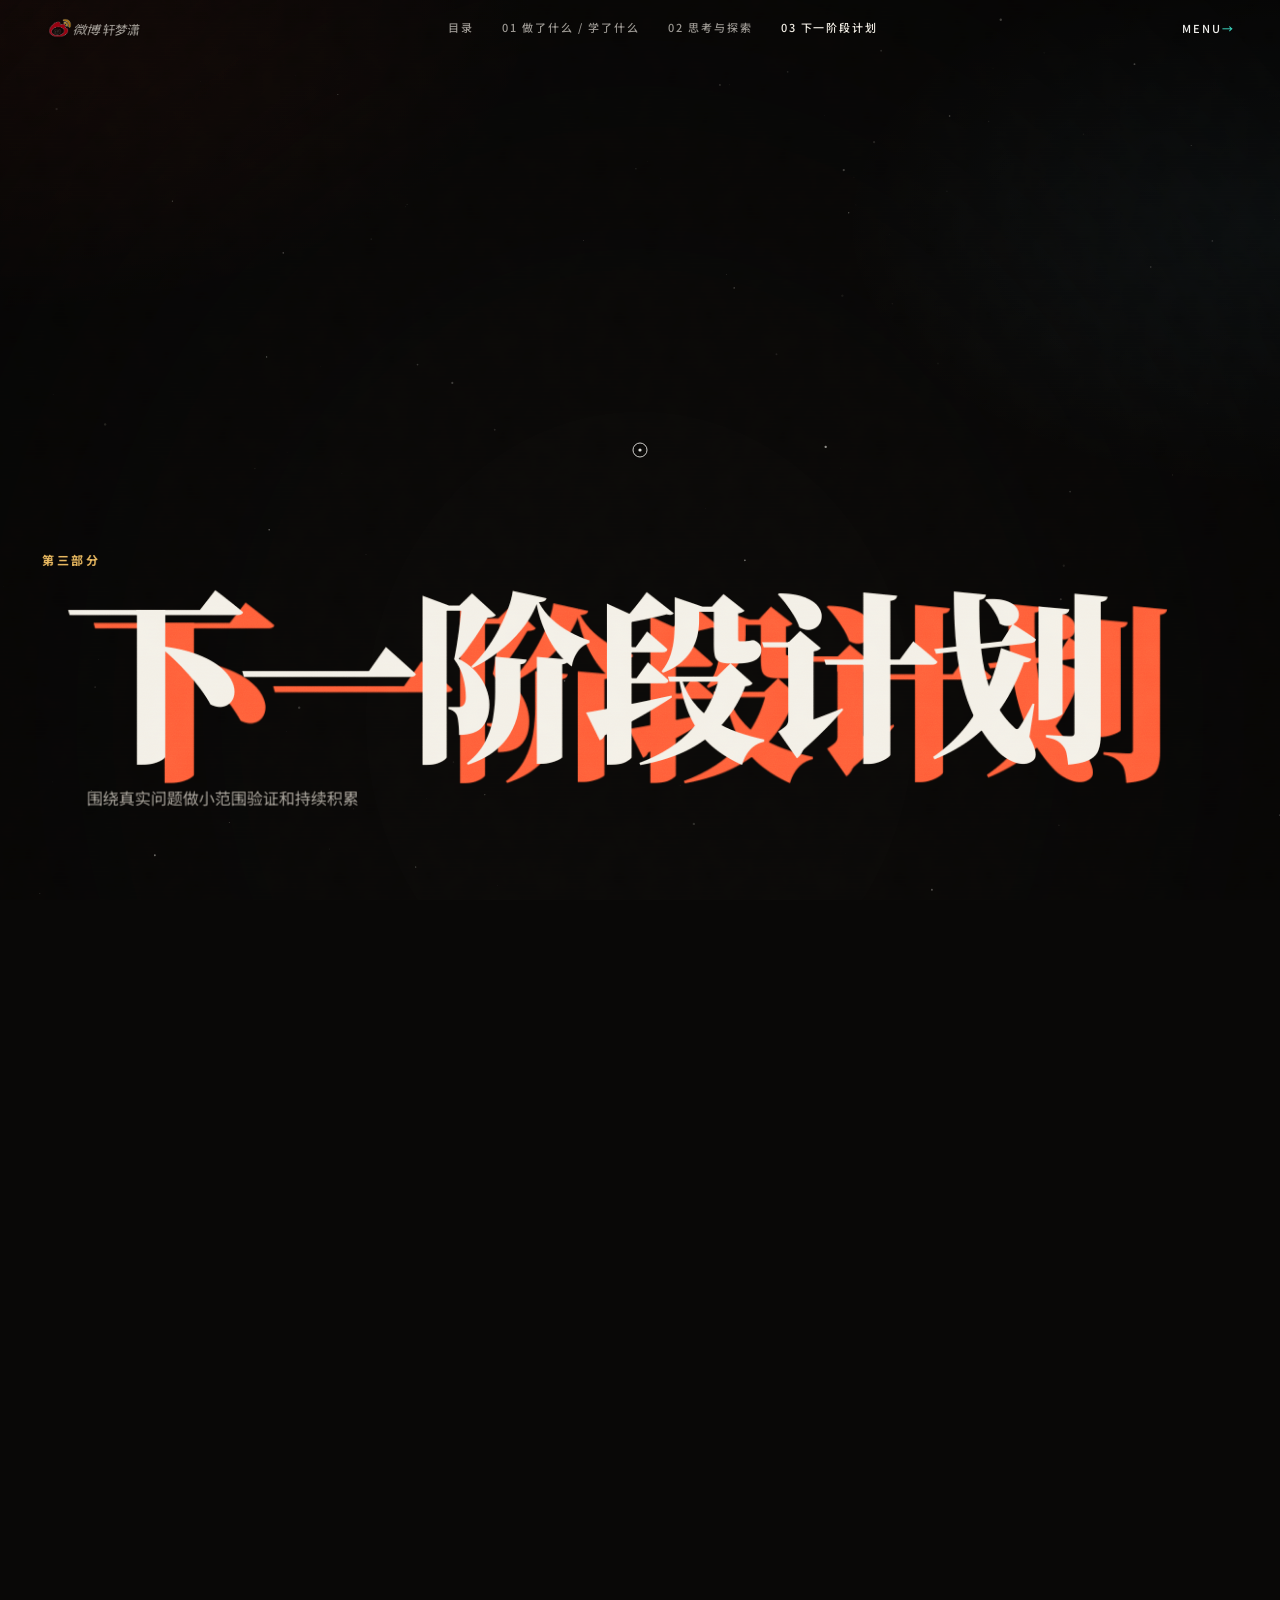
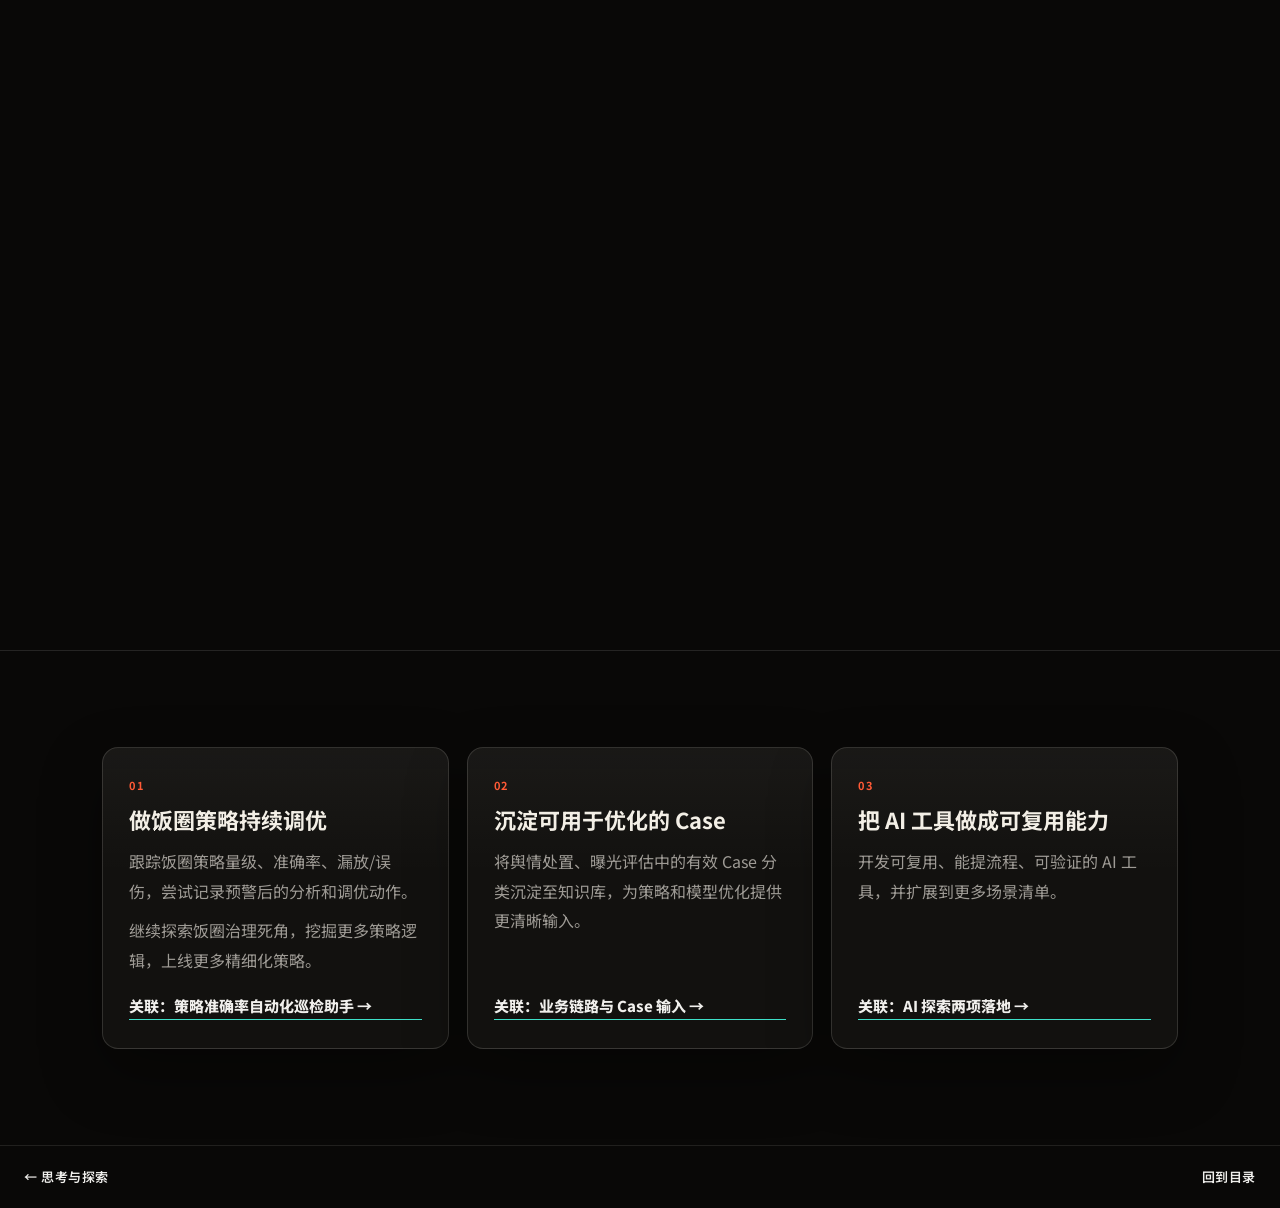
==== site/plan.html @ 1c2b1716 "发布试用期中期汇报静态站，并按文档补全变体字流程说明。 Co-authored-by: Cursor <cursoragent@cursor.com>" ====
<!DOCTYPE html>
<html lang="zh-CN">
<head>
  <meta charset="UTF-8" />
  <meta name="viewport" content="width=device-width, initial-scale=1" />
  <title>03 下一阶段计划</title>
  <link rel="preconnect" href="https://fonts.googleapis.com" />
  <link rel="preconnect" href="https://fonts.gstatic.com" crossorigin />
  <link href="https://fonts.googleapis.com/css2?family=Noto+Sans+SC:wght@400;500;700&family=Noto+Serif+SC:wght@600;700;900&display=swap" rel="stylesheet" />
  <link rel="stylesheet" href="css/style.css?v=n21" />
</head>
<body>
  <canvas class="fx-bg" id="fx-bg"></canvas>
  <canvas class="fx-cursor" id="fx-cursor"></canvas>
  <div class="grain"></div>
  <header class="nav">
    <a class="mark" href="index.html"><img src="assets/watermark.png?v=2" alt="微博 轩梦潇" /></a>
    <nav class="nav-links">
      <a href="index.html">目录</a>
      <a href="work.html">01 做了什么 / 学了什么</a>
      <a href="think.html">02 思考与探索</a>
      <a class="is-active" href="plan.html">03 下一阶段计划</a>
    </nav>
    <button class="menu-btn" type="button">Menu</button>
  </header>
  <div class="overlay" id="overlay">
    <div class="overlay-head">
      <button class="menu-btn overlay-close" type="button">Close</button>
    </div>
    <nav>
      <a class="chapter" href="index.html"><span class="idx">00</span>目录与自我介绍<em>Overview</em></a>
      <a class="chapter" href="work.html"><span class="idx">01</span>做了什么？学了什么？<em>Work &amp; Learning</em></a>
      <a class="chapter" href="think.html"><span class="idx">02</span>思考与探索<em>Safety · Retention · AI</em></a>
      <a class="chapter" href="plan.html"><span class="idx">03</span>下一阶段计划<em>Next</em></a>
    </nav>
  </div>

  <main class="page">
    <div class="opener" data-opener>
      <div class="opener-pin">
        <p class="kicker opener-kicker" data-opener-kicker>第三部分</p>
        <div class="opener-stack">
          <h1 class="opener-title" data-opener-title>下一阶段计划</h1>
          <p class="opener-ghost" data-opener-ghost aria-hidden="true">下一阶段计划</p>
        </div>
        <p class="lede" data-opener-sub>围绕真实问题做小范围验证和持续积累</p>
      </div>
    </div>

    <section class="section">
      <div class="grid-3">
        <article class="card plan-card">
          <div>
            <div class="idx">01</div>
            <h3>做饭圈策略持续调优</h3>
            <p>跟踪饭圈策略量级、准确率、漏放/误伤，尝试记录预警后的分析和调优动作。</p>
            <p>继续探索饭圈治理死角，挖掘更多策略逻辑，上线更多精细化策略。</p>
          </div>
          <a class="hint-click" href="think.html#ai">关联：策略准确率自动化巡检助手 →</a>
        </article>
        <article class="card plan-card">
          <div>
            <div class="idx">02</div>
            <h3>沉淀可用于优化的 Case</h3>
            <p>将舆情处置、曝光评估中的有效 Case 分类沉淀至知识库，为策略和模型优化提供更清晰输入。</p>
          </div>
          <a class="hint-click" href="work.html#学了什么">关联：业务链路与 Case 输入 →</a>
        </article>
        <article class="card plan-card">
          <div>
            <div class="idx">03</div>
            <h3>把 AI 工具做成可复用能力</h3>
            <p>开发可复用、能提流程、可验证的 AI 工具，并扩展到更多场景清单。</p>
          </div>
          <a class="hint-click" href="think.html#ai">关联：AI 探索两项落地 →</a>
        </article>
      </div>
    </section>
  </main>

  <footer>
    <a href="think.html">← 思考与探索</a>
    <a href="index.html">回到目录</a>
  </footer>
  <script src="js/fx.js"></script>
  <script src="js/main.js?v=n20"></script>
</body>
</html>
---- site/css/style.css ----
:root {
  --bg: #0b0b0b;
  --text: #f0efec;
  --ink: #f0efec;
  --muted: rgba(240, 239, 236, 0.72);
  --dim: rgba(240, 239, 236, 0.48);
  --line: rgba(240, 239, 236, 0.12);
  --line-strong: rgba(240, 239, 236, 0.28);
  --teal: #f0efec;
  --blue: #f0efec;
  --accent: #f0efec;
  --accent-2: #f0efec;
  --data: #f0efec;
  --nav-h: 64px;
  --ease: cubic-bezier(0.22, 1, 0.36, 1);
  --display: "Noto Sans SC", sans-serif;
  --sans: "Noto Sans SC", sans-serif;
  --serif: "Noto Sans SC", sans-serif;
  --mono: "Noto Sans SC", sans-serif;
}

*,
*::before,
*::after { box-sizing: border-box; }

html { scroll-behavior: smooth; }

body {
  margin: 0;
  background: var(--bg);
  color: var(--text);
  font-family: var(--sans);
  font-size: 18px;
  font-weight: 500;
  line-height: 1.75;
  overflow-x: hidden;
}

body.menu-open { overflow: hidden; }

img { max-width: 100%; display: block; }
a {
  color: inherit;
  text-decoration: none;
  box-shadow: inset 0 -1px 0 transparent;
  transition: box-shadow .35s var(--ease);
}
a:hover { box-shadow: inset 0 -1px 0 #3ee0c9; }
button { font-family: inherit; cursor: pointer; }

.fx-bg,
.fx-cursor {
  pointer-events: none;
  position: fixed;
  inset: 0;
  width: 100%;
  height: 100%;
  display: block;
}
.fx-bg {
  z-index: 0;
  opacity: 0.55;
}
.fx-cursor {
  z-index: 32;
  opacity: 1;
}

.grain {
  pointer-events: none;
  position: fixed;
  inset: 0;
  z-index: 30;
  opacity: 0.14;
  mix-blend-mode: overlay;
  background-image: url("data:image/svg+xml;utf8,<svg xmlns='http://www.w3.org/2000/svg' width='140' height='140'><filter id='n'><feTurbulence type='fractalNoise' baseFrequency='0.85' numOctaves='2' stitchTiles='stitch'/><feColorMatrix values='0 0 0 0 0.1  0 0 0 0 0.1  0 0 0 0 0.12  0 0 0 0.55 0'/></filter><rect width='100%' height='100%' filter='url(%23n)'/></svg>");
  mix-blend-mode: overlay;
}

.mark {
  display: flex;
  align-items: center;
  z-index: 41;
  box-shadow: none;
  flex: 0 0 auto;
  background: #fff;
  border-radius: 12px;
  padding: 4px 8px 4px 6px;
}
.mark:hover { box-shadow: none; }
.mark img {
  width: auto;
  height: 40px;
  max-width: none;
  display: block;
}

.page { position: relative; z-index: 1; min-height: 100vh; }

.nav {
  position: fixed;
  top: 12px;
  left: 2.5vw;
  right: 2.5vw;
  z-index: 40;
  height: 68px;
  display: flex;
  align-items: center;
  justify-content: space-between;
  padding: 0 22px 0 18px;
  background: rgba(255, 255, 255, 0.9);
  border: 1px solid var(--line);
  border-radius: 18px;
  box-shadow: 0 10px 36px rgba(0, 0, 0, 0.06), inset 0 -3px 0 #3ee0c9;
}

.nav-links {
  display: flex;
  gap: 8px;
  align-items: center;
  font-size: 14px;
  font-weight: 600;
  color: var(--muted);
}
.nav-links a {
  position: relative;
  padding: 8px 12px;
  box-shadow: none;
  border-radius: 999px;
}
.nav-links a:hover { color: var(--ink); box-shadow: none; background: rgba(12, 125, 100, 0.16); }
.nav-links a.is-active { color: var(--ink); background: rgba(46, 75, 184, 0.28); }
.nav-links a.is-active::after { display: none; }

.menu-btn {
  background: none;
  border: 0;
  color: var(--ink);
  padding: 8px 0;
  font-size: 12px;
  letter-spacing: 0.08em;
}
.menu-btn::after {
  content: " →";
  display: inline-block;
  color: #3ee0c9;
  transition: transform .35s var(--ease);
}
.menu-btn:hover::after { transform: translateX(4px); }

.overlay {
  position: fixed;
  inset: 0;
  z-index: 50;
  background: #0b0b0b;
  display: none;
  padding: 28px 8vw;
}
.overlay.open { display: grid; grid-template-rows: auto 1fr auto; }
.overlay-head {
  display: flex;
  justify-content: flex-end;
  align-items: center;
}
.overlay nav { display: grid; align-content: center; }
.overlay a.chapter {
  display: grid;
  grid-template-columns: 72px 1fr auto;
  gap: 24px;
  align-items: baseline;
  padding: 22px 0;
  border-bottom: 1px solid var(--line);
  font-size: clamp(24px, 3.6vw, 40px);
  font-weight: 600;
  line-height: 1.15;
  box-shadow: none;
}
.overlay a.chapter:hover { color: var(--ink); box-shadow: inset 0 -1px 0 #3ee0c9; }
.overlay a.chapter span.idx {
  font-family: var(--mono);
  font-size: 12px;
  color: #3ee0c9;
  letter-spacing: 0.08em;
}
.overlay a.chapter em {
  font-style: normal;
  font-family: var(--mono);
  font-size: 12px;
  color: var(--muted);
}

.hero {
  min-height: 100vh;
  padding: calc(var(--nav-h) + 8px) 8vw 80px;
  display: grid;
  align-content: end;
  position: relative;
}
.hero.compact {
  min-height: auto;
  padding-bottom: 28px;
}

h1 {
  font-family: var(--display);
  font-weight: 700;
  font-size: clamp(36px, 5.6vw, 64px);
  line-height: 1.08;
  margin: 0 0 22px;
  letter-spacing: -0.03em;
  color: var(--ink);
  max-width: 16ch;
}
h1 .ch {
  display: inline-block;
  opacity: 0;
  transform: translateY(12px);
  animation: in .7s var(--ease) forwards;
}

.hero-sub {
  margin: 0 0 28px;
  max-width: 36em;
  font-size: clamp(18px, 2vw, 24px);
  font-weight: 400;
  line-height: 1.45;
  color: var(--muted);
}

.kicker {
  display: inline-block;
  font-family: var(--mono);
  font-size: 12px;
  font-weight: 600;
  letter-spacing: 0.14em;
  text-transform: uppercase;
  color: #3ee0c9;
  margin-bottom: 18px;
  border: 1px solid #3ee0c9;
  border-radius: 999px;
  padding: 6px 12px;
  background: rgba(12, 125, 100, 0.12);
}

.lede {
  max-width: 38em;
  color: var(--muted);
  font-size: 17px;
}
.meta-row {
  margin-top: 56px;
  display: flex;
  flex-wrap: wrap;
  gap: 48px;
  padding-top: 24px;
  border-top: 1px solid var(--line);
}
.meta-row div small {
  display: block;
  font-family: var(--mono);
  color: var(--dim);
  font-size: 10px;
  letter-spacing: 0.18em;
  text-transform: uppercase;
  margin-bottom: 6px;
}
.meta-row div b { font-weight: 500; }

.section {
  padding: 96px 8vw;
  border-top: 1px solid var(--line);
}
.section.tight { padding-top: 56px; padding-bottom: 56px; }
.section-label {
  font-family: var(--mono);
  font-size: 13px;
  font-weight: 600;
  letter-spacing: 0.14em;
  text-transform: none;
  color: #9bb7ff;
  margin-bottom: 14px;
}
.section-label::before {
  content: "";
  display: inline-block;
  width: 8px;
  height: 8px;
  margin-right: 10px;
  background: #3ee0c9;
  vertical-align: 1px;
}
.case-label {
  font-size: 13px;
  font-weight: 600;
  letter-spacing: 0.14em;
}
h2 {
  font-family: var(--display);
  font-weight: 700;
  font-size: clamp(24px, 3.2vw, 36px);
  line-height: 1.25;
  margin: 0 0 18px;
  letter-spacing: -0.025em;
  color: var(--ink);
}
h3 {
  font-family: var(--display);
  font-weight: 600;
  font-size: 22px;
  margin: 0 0 12px;
  letter-spacing: -0.02em;
  color: var(--ink);
}
h4 {
  margin: 0 0 8px;
  font-size: 16px;
  font-weight: 500;
}
h2, h3, [id] { scroll-margin-top: 96px; }
.sub {
  color: var(--muted);
  max-width: 42em;
  margin-bottom: 36px;
}

.grid-3 { display: grid; grid-template-columns: repeat(3, 1fr); gap: 20px; }
.grid-2 { display: grid; grid-template-columns: 1fr 1fr; gap: 20px; }
.grid-work {
  display: grid;
  grid-template-columns: 1fr 1.55fr;
  gap: 20px;
}

.card {
  background: #fff;
  border: 1px solid var(--line);
  border-radius: 18px;
  padding: 28px 26px;
  box-shadow: 0 10px 28px rgba(0, 0, 0, 0.045);
  transition: transform .4s var(--ease), border-color .3s var(--ease);
}
.card:hover {
  transform: translateY(-4px);
  border-color: #3ee0c9;
}
.card .num {
  display: inline-block;
  font-family: var(--mono);
  font-size: 12px;
  font-weight: 600;
  color: #3ee0c9;
  letter-spacing: 0.14em;
  border: 1px solid #3ee0c9;
  border-radius: 999px;
  padding: 4px 10px;
  margin-bottom: 12px;
}
.card p { color: var(--muted); margin: 10px 0 0; font-size: 16px; }
a.card { box-shadow: 0 10px 28px rgba(0, 0, 0, 0.045); display: block; }
a.card:hover { box-shadow: 0 14px 32px rgba(0, 0, 0, 0.06); }

.stat {
  background: #fff;
  border: 1px solid var(--line);
  border-radius: 18px;
  padding: 26px 24px 22px;
  box-shadow: inset 5px 0 0 #3ee0c9, 0 10px 28px rgba(0, 0, 0, 0.04);
  transition: transform .4s var(--ease), border-color .3s var(--ease);
}
.stat:hover {
  transform: translateY(-4px);
  border-color: #3ee0c9;
}
.stat .value {
  font-family: var(--display);
  font-size: clamp(40px, 5vw, 56px);
  font-weight: 700;
  line-height: 1;
  letter-spacing: -0.045em;
  color: #3ee0c9;
  display: inline-block;
  border-bottom: 0;
  padding-bottom: 0;
}
.stat .unit {
  font-size: 0.48em;
  font-weight: 700;
  color: #9bb7ff;
  margin-left: 2px;
  vertical-align: 0.12em;
}
.stat .label { margin-top: 14px; color: var(--ink); font-size: 16px; font-weight: 700; }
.stat .hint { margin-top: 8px; color: var(--muted); font-size: 14px; line-height: 1.65; }

.work-item {
  display: grid;
  grid-template-columns: 64px 1fr;
  gap: 24px;
  padding: 32px 28px;
  margin: 16px 0;
  border: 1px solid var(--line);
  border-radius: 18px;
  background: #fff;
  box-shadow: 0 10px 28px rgba(0, 0, 0, 0.04);
}
.work-item:first-of-type { border-top: 1px solid var(--line); }
.work-item .idx {
  font-family: var(--mono);
  font-size: 14px;
  font-weight: 600;
  color: #3ee0c9;
  line-height: 1;
  letter-spacing: 0.08em;
  width: 48px;
  height: 48px;
  display: grid;
  place-items: center;
  border: 1px solid #3ee0c9;
  border-radius: 14px;
  background: rgba(12, 125, 100, 0.12);
}
.work-item p { color: var(--muted); font-size: 16px; }

.flow {
  display: flex;
  flex-wrap: wrap;
  gap: 10px;
  align-items: stretch;
}
.flow-step {
  flex: 1 1 168px;
  background: #fff;
  border: 1px solid var(--line);
  border-radius: 16px;
  padding: 18px 16px 16px;
  min-height: 92px;
  text-align: left;
  color: inherit;
  cursor: pointer;
  transition: border-color .3s var(--ease), background .3s var(--ease);
}
.flow-step:hover { border-color: #3ee0c9; }
.flow-step.active {
  border-color: #3ee0c9;
  border-width: 2px;
  padding: 17px 15px 15px;
  background: rgba(12, 125, 100, 0.12);
}
.flow-step.active b { color: var(--ink); }
.flow-step b {
  display: block;
  font-size: 16px;
  margin-bottom: 8px;
  font-weight: 700;
  line-height: 1.35;
}
.flow-step b::after {
  content: " ›";
  color: #3ee0c9;
  font-weight: 700;
}
.flow-step span { color: var(--muted); font-size: 14px; line-height: 1.55; display: block; }
.flow-arrow {
  align-self: center;
  color: #3ee0c9;
  font-size: 28px;
  font-weight: 600;
  line-height: 1;
  padding: 0 2px;
  flex: 0 0 auto;
}

.subnav {
  position: sticky;
  top: 88px;
  z-index: 20;
  display: flex;
  gap: 8px;
  margin: 0 2.5vw;
  padding: 8px;
  width: auto;
  background: rgba(255, 255, 255, 0.92);
  border: 1px solid var(--line);
  border-radius: 14px;
  box-shadow: 0 8px 24px rgba(0, 0, 0, 0.05);
  overflow-x: auto;
}
.subnav a {
  white-space: nowrap;
  padding: 8px 14px;
  font-size: 14px;
  font-weight: 600;
  color: var(--muted);
  box-shadow: none;
  border-radius: 999px;
}
.subnav a:hover { color: var(--ink); box-shadow: none; background: rgba(12, 125, 100, 0.16); }
.subnav a.is-active {
  color: var(--ink);
  box-shadow: none;
  background: rgba(46, 75, 184, 0.28);
}

.problem-list { display: grid; gap: 12px; }
.problem {
  background: #fff;
  border: 1px solid var(--line);
  border-radius: 16px;
}
.problem:last-child { border-bottom: 1px solid var(--line); }
.problem summary {
  list-style: none;
  cursor: pointer;
  padding: 20px 8px 20px 0;
  display: flex;
  gap: 16px;
  align-items: baseline;
  font-size: 17px;
  font-weight: 600;
}
.problem summary::-webkit-details-marker { display: none; }
.problem summary .n {
  font-family: var(--mono);
  color: #3ee0c9;
  font-size: 12px;
  font-weight: 500;
}
.problem .body {
  padding: 0 8px 22px 44px;
  color: var(--muted);
}

.ctx { margin: 28px 0 40px; padding: 0; border: 0; background: transparent; }
.ctx .ctx-tag {
  font-family: var(--sans);
  font-size: 15px;
  font-weight: 600;
  letter-spacing: 0.04em;
  text-transform: none;
  color: #9bb7ff;
  margin-bottom: 16px;
}
.ctx .card { background: transparent; }

.flow-readout,
.flow-detail {
  margin-top: 0;
  padding: 0;
  min-height: 0;
  color: var(--text);
  font-size: 18px;
  line-height: 1.75;
  font-weight: 500;
}
.flow-readout {
  margin-top: 16px;
  padding: 22px 22px;
  background: #fff;
  border: 1px solid #3ee0c9;
  border-radius: 16px;
  min-height: 72px;
}
article.card .flow-detail { font-size: 18px; color: var(--ink); }

.voice-stage {
  display: grid;
  grid-template-columns: min(380px, 36vw) minmax(0, 1fr);
  gap: 48px;
  align-items: start;
  margin-top: 36px;
}
.voice-window {
  height: 560px;
  overflow: hidden;
  position: relative;
  box-shadow: inset 0 28px 28px #0b0b0b, inset 0 -28px 28px #0b0b0b;
}
.voice-track {
  display: flex;
  flex-direction: column;
  gap: 14px;
  animation: voice-rise 42s linear infinite;
}
.voice-track:hover { animation-play-state: paused; }
.voice-track .shot { height: auto; cursor: zoom-in; }
.voice-track .shot img {
  width: 100%;
  height: auto;
  object-fit: contain;
  background: #fff;
}
@keyframes voice-rise {
  from { transform: translateY(0); }
  to { transform: translateY(-50%); }
}
.voice-side { display: grid; gap: 18px; align-content: start; }
.voice-side > p { margin: 0; }
.voice-side .quote { margin-top: 8px; font-size: 18px; }

.map {
  display: grid;
  grid-template-columns: repeat(3, 1fr);
  gap: 18px;
  margin-top: 48px;
}
.map-card {
  display: grid;
  gap: 10px;
  padding: 28px 26px;
  border: 1px solid var(--line);
  border-radius: 16px;
  background: #fff;
  box-shadow: none;
  transition: transform .55s var(--ease), border-color .35s var(--ease);
}
.map-card:hover {
  transform: translateY(-6px);
  border-color: #3ee0c9;
  box-shadow: none;
}
.map-card small {
  font-family: var(--mono);
  color: #3ee0c9;
  font-size: 11px;
  letter-spacing: 0.16em;
}
.map-card b { font-size: 18px; font-weight: 600; }
.map-card span { color: var(--muted); font-size: 13px; line-height: 1.65; }

.spine {
  display: flex;
  gap: 18px;
  list-style: none;
  padding: 0 0 18px;
  margin: 0 0 28px;
  border-bottom: 1px solid var(--line);
}
.spine li a {
  padding: 0;
  font-family: var(--mono);
  font-size: 12px;
  letter-spacing: 0.08em;
  color: var(--muted);
  box-shadow: none;
}
.spine li a:hover { color: #3ee0c9; box-shadow: none; }

.seg { margin: 8px 0 20px; }
.seg-nav {
  display: flex;
  flex-wrap: wrap;
  gap: 18px;
  margin-bottom: 16px;
  border-bottom: 1px solid var(--line);
  padding-bottom: 10px;
}
.seg-nav button {
  background: transparent;
  color: var(--muted);
  border: 0;
  padding: 8px 0;
  font-size: 16px;
  font-weight: 600;
  cursor: pointer;
}
.seg-nav button.is-active {
  color: var(--ink);
  box-shadow: inset 0 -1px 0 #3ee0c9;
}

.gain {
  display: flex;
  align-items: baseline;
  gap: 12px;
  margin-top: 28px;
}
.gain b { font-weight: 600; }

.fold {
  margin-top: 36px;
  border: 1px solid var(--line);
  border-radius: 16px;
  padding: 8px 22px 16px;
  background: #fff;
}
.fold summary {
  cursor: pointer;
  padding: 14px 0;
  font-weight: 600;
  color: var(--ink);
}
.fold p { color: var(--muted); }

.shot.compact { max-width: 520px; }
.shot.compact img {
  max-height: 148px;
  width: 100%;
  object-fit: contain;
  object-position: left top;
  background: #fff;
}

.action-board {
  margin-top: 28px;
  padding: 28px 26px;
  border: 1px solid var(--line);
  border-radius: 16px;
  background: #fff;
}
.action-board h3 {
  font-size: 22px;
  font-weight: 600;
  margin-bottom: 16px;
  color: var(--ink);
}
.action-board p {
  color: var(--muted);
  font-size: 15px;
  margin: 0 0 14px;
  line-height: 1.85;
}
.action-board p:last-child { margin-bottom: 0; }

.mini-flow {
  display: flex;
  flex-wrap: wrap;
  gap: 8px;
  align-items: center;
  margin-top: 14px;
}
.mini-flow span {
  padding: 10px 16px;
  border: 1px solid var(--line);
  border-radius: 16px;
  font-size: 16px;
  font-weight: 600;
  background: #1a243a;
  color: #eef2ff;
}
.mini-flow i {
  color: #3ee0c9;
  font-style: normal;
  font-size: 22px;
  font-weight: 600;
}

.compare {
  display: grid;
  grid-template-columns: 1.2fr 0.8fr;
  gap: 0;
}
.bar-row { margin: 16px 0 22px; }
.bar-row .top {
  display: flex;
  justify-content: space-between;
  font-size: 13px;
  margin-bottom: 8px;
  color: var(--muted);
}
.bar-row .top b {
  font-family: var(--mono);
  color: #3ee0c9;
  font-weight: 500;
}
.bar {
  height: 6px;
  background: rgba(46, 75, 184, 0.28);
  overflow: hidden;
  border-radius: 99px;
}
.bar i {
  display: block;
  height: 100%;
  width: 0;
  background: #3ee0c9;
  transition: width 1.1s var(--ease);
}

.shot {
  overflow: hidden;
  border: 1px solid var(--line);
  border-radius: 16px;
  background: #fff;
  cursor: zoom-in;
}
.shot img {
  width: 100%;
  transition: transform 1.4s var(--ease);
}
.shot:hover img { transform: scale(1.035); }

.sop {
  display: grid;
  grid-template-columns: repeat(5, 1fr);
  gap: 12px;
}
.sop.four { grid-template-columns: 1fr 1fr; }
.sop .node {
  background: #fff;
  border: 1px solid var(--line);
  border-radius: 16px;
  padding: 20px 18px;
  font-size: 15px;
  color: var(--muted);
  line-height: 1.65;
}
.sop .node:hover { border-color: #9bb7ff; }
.sop .node b { display: block; color: var(--ink); margin-bottom: 8px; font-size: 17px; font-weight: 700; }

.caption {
  font-family: var(--sans);
  font-size: 15px;
  font-weight: 600;
  color: #3ee0c9;
  margin-top: 12px;
  letter-spacing: 0;
}

.lightbox {
  position: fixed;
  inset: 0;
  z-index: 80;
  background: rgba(0, 0, 0, 0.78);
  display: none;
  align-items: center;
  justify-content: center;
  padding: 32px;
}
.lightbox.open { display: flex; }
.lightbox img {
  max-width: min(1200px, 92vw);
  max-height: 90vh;
}

.orig-flow {
  margin-top: 12px;
  overflow: hidden;
  border: 1px solid var(--line);
  border-radius: 16px;
  background: #fff;
  cursor: zoom-in;
}
.orig-flow img { transition: transform 1.4s var(--ease); }
.orig-flow:hover img { transform: scale(1.02); }

.quote {
  border-left: 4px solid #3ee0c9;
  padding: 8px 0 8px 20px;
  color: var(--ink);
  font-size: 22px;
  font-weight: 600;
  background: rgba(12, 125, 100, 0.08);
  border-radius: 0 14px 14px 0;
}

.tag {
  display: inline-block;
  font-family: var(--sans);
  font-size: 13px;
  font-weight: 600;
  letter-spacing: 0.02em;
  text-transform: none;
  border: 1px solid #9bb7ff;
  border-radius: 999px;
  padding: 6px 12px;
  color: #9bb7ff;
  margin: 8px 8px 0 0;
}

.plan-card {
  min-height: 260px;
  display: flex;
  flex-direction: column;
  justify-content: space-between;
}
.plan-card .idx {
  font-family: var(--mono);
  font-size: 13px;
  font-weight: 500;
  color: #3ee0c9;
  letter-spacing: 0.1em;
}

footer {
  position: relative;
  z-index: 1;
  margin: 0 2.5vw 18px;
  padding: 22px 28px;
  border: 1px solid var(--line);
  border-radius: 16px;
  color: var(--dim);
  font-family: var(--mono);
  font-size: 12px;
  letter-spacing: 0.06em;
  display: flex;
  justify-content: space-between;
  gap: 16px;
  flex-wrap: wrap;
  background: #fff;
  box-shadow: inset 3px 0 0 #9bb7ff;
}
footer a { box-shadow: inset 0 -1px 0 transparent; }

.hint-click {
  font-size: 16px;
  letter-spacing: 0;
  text-transform: none;
  color: #3ee0c9;
  margin-top: 18px;
  font-weight: 700;
  box-shadow: inset 0 -1px 0 #3ee0c9;
  transition: transform .35s var(--ease);
}
.hint-click:hover { box-shadow: none; transform: translateX(3px); }
a.card .hint-click, .plan-card .hint-click { transition: transform .35s var(--ease); }

.reveal {
  opacity: 0;
  transform: translateY(28px);
  transition: opacity 1s var(--ease), transform 1s var(--ease);
}
.reveal.in {
  opacity: 1;
  transform: none;
}

@keyframes in {
  to { opacity: 1; transform: none; }
}
@keyframes dash {
  to { stroke-dashoffset: -240; }
}

/* readable + designed cards */
.fx-bg { opacity: 0.16; }
.nav {
  top: 12px;
  left: 2.2vw;
  right: 2.2vw;
  height: 68px;
  padding: 0 20px 0 16px;
  border-radius: 18px;
  border: 1px solid var(--line);
  background: rgba(12, 20, 38, 0.92);
  box-shadow: 0 10px 32px rgba(0, 0, 0, 0.28), inset 0 -3px 0 var(--teal);
}
.nav-links {
  gap: 6px;
  font-size: 14px;
  font-weight: 700;
  letter-spacing: 0;
  font-family: var(--sans);
}
.nav-links a {
  padding: 8px 12px;
  border-radius: 999px;
}
.nav-links a:hover { background: rgba(12, 125, 100, 0.12); color: var(--ink); }
.nav-links a.is-active {
  background: rgba(46, 75, 184, 0.16);
  color: var(--ink);
  box-shadow: none;
}
.menu-btn { font-size: 13px; font-weight: 700; }
.overlay a.chapter { font-size: clamp(28px, 4.5vw, 48px); font-weight: 900; }

h1 {
  font-family: var(--serif);
  font-weight: 700;
  font-size: clamp(40px, 6.4vw, 80px);
  line-height: 1.08;
  letter-spacing: -0.035em;
  max-width: 12em;
  width: auto;
  margin: 0 0 22px;
  color: var(--ink);
}
.hero { overflow: visible; padding: calc(var(--nav-h) + 24px) 7vw 72px; }
.hero.compact { min-height: auto; padding-top: calc(var(--nav-h) + 28px); }
.hero-sub,
.lede,
.sub,
.work-item p,
.card p,
.action-board p,
.problem .body {
  color: var(--muted);
  font-weight: 600;
  font-size: 17px;
  line-height: 1.8;
}
.hero-sub { max-width: 36em; margin-left: 0; }
.lede { max-width: 40em; margin-left: 0; }
.kicker {
  display: inline-block;
  margin: 0 0 16px;
  padding: 6px 12px;
  border: 1px solid var(--teal);
  border-radius: 999px;
  background: rgba(12, 125, 100, 0.1);
  font-size: 12px;
  font-weight: 700;
  letter-spacing: 0.12em;
  color: var(--teal);
}
.meta-row { margin-left: 0; }
.meta-row div small { font-size: 11px; font-weight: 700; }
.meta-row div b { font-weight: 700; }
.section-label,
.case-label {
  font-size: 13px;
  font-weight: 700;
  letter-spacing: 0.12em;
  margin-bottom: 12px;
  color: var(--blue);
}
.chapter-title {
  font-family: var(--serif);
  font-size: clamp(48px, 7.4vw, 96px) !important;
  font-weight: 700 !important;
  letter-spacing: -0.035em;
  line-height: 1.12;
  color: #fff !important;
  margin: 8px 0 32px;
  padding-top: 8px;
  max-width: 10em;
}
.chapter-title::before {
  content: "";
  display: block;
  width: 82px;
  height: 82px;
  margin: 0 0 24px;
  background: transparent;
  border: 2px solid var(--teal);
  border-radius: 50%;
  box-shadow:
    0 0 0 14px rgba(62, 224, 201, 0.12),
    24px 12px 0 0 var(--accent-2),
    24px 12px 0 12px rgba(201, 166, 255, 0.18);
  vertical-align: 0;
}
h2 {
  font-family: var(--serif);
  font-weight: 700;
  font-size: clamp(26px, 3.4vw, 40px);
  line-height: 1.2;
  max-width: 18em;
  margin: 0 0 22px;
  color: var(--ink);
}
h3 { font-weight: 800; font-size: 22px; color: var(--ink); }
.sub { max-width: 42em; margin: 0 0 28px; }

.grid-3 { grid-template-columns: repeat(3, 1fr); gap: 18px; }
.grid-2 { grid-template-columns: 1fr 1fr; gap: 18px; }
.grid-3 > .card:nth-child(2),
.grid-3 > .plan-card:nth-child(2),
.grid-3 > .card:nth-child(3),
.grid-3 > .plan-card:nth-child(3),
.grid-3 > .stat:nth-child(2),
.grid-3 > .stat:nth-child(3),
.grid-2 > .stat:nth-child(2) { margin-top: 0; }

.card,
.stat,
.work-item,
.map-card,
.action-board,
.fold,
.problem,
.sop .node,
.flow-step,
.plan-card {
  background: #121b30;
  border: 1px solid var(--line);
  border-radius: 18px;
  box-shadow: 0 12px 32px rgba(0, 0, 0, 0.22);
}
.card {
  padding: 28px 26px;
}
.card:hover { transform: translateY(-4px); border-color: var(--teal); }
.card .num {
  display: inline-block;
  border: 1px solid var(--teal);
  border-radius: 999px;
  padding: 4px 10px;
  margin-bottom: 12px;
  font-size: 12px;
  font-weight: 700;
  letter-spacing: 0.12em;
}
a.card { box-shadow: 0 12px 32px rgba(22, 20, 16, 0.05); }

.stat {
  padding: 24px 22px;
  box-shadow: inset 5px 0 0 var(--teal), 0 12px 32px rgba(22, 20, 16, 0.05);
}
.stat:hover { transform: translateY(-4px); }
.stat .value {
  font-size: clamp(40px, 5vw, 56px);
  font-weight: 900;
  color: var(--teal);
  letter-spacing: -0.04em;
  line-height: 1;
}
.stat .unit {
  font-size: 0.48em;
  font-weight: 800;
  color: var(--blue);
  vertical-align: 0.12em;
}
.stat .label {
  margin-top: 12px;
  font-family: var(--sans);
  font-size: 16px;
  font-weight: 800;
  letter-spacing: 0;
  color: var(--ink);
}
.stat .hint { font-size: 14px; font-weight: 600; }

.work-item {
  display: grid;
  grid-template-columns: 64px 1fr;
  gap: 20px;
  position: relative;
  padding: 28px 26px;
  margin: 16px 0;
}
.work-item:first-of-type { border-top: 1px solid var(--line); }
.work-item:nth-of-type(even) { padding-left: 26px; padding-right: 26px; }
.work-item .idx {
  position: static;
  width: 48px;
  height: 48px;
  display: grid;
  place-items: center;
  border: 1px solid var(--teal);
  border-radius: 14px;
  background: rgba(12, 125, 100, 0.12);
  font-size: 14px;
  font-weight: 800;
  line-height: 1;
  letter-spacing: 0.06em;
  color: var(--teal);
  opacity: 1;
}
.work-item p { max-width: none; }

.flow-step {
  min-height: 84px;
  padding: 16px 14px;
}
.flow-step:hover,
.flow-step.active {
  border: 1px solid var(--teal);
  background: rgba(12, 125, 100, 0.1);
  padding: 16px 14px;
}
.flow-step b { font-size: 16px; font-weight: 800; }
.flow-step b::after { content: " ›"; color: var(--teal); }

.subnav {
  top: 88px;
  margin: 0 2.2vw;
  padding: 8px;
  gap: 8px;
  border: 1px solid var(--line);
  border-radius: 14px;
  background: rgba(12, 20, 38, 0.92);
  box-shadow: 0 8px 24px rgba(22, 20, 16, 0.05);
}
.subnav a {
  padding: 8px 14px;
  border-radius: 999px;
  font-family: var(--sans);
  font-size: 14px;
  font-weight: 700;
  letter-spacing: 0;
}
.subnav a.is-active,
.subnav a:hover {
  background: rgba(46, 75, 184, 0.14);
  box-shadow: none;
}

.map-card:hover { transform: translateY(-4px); }
.quote {
  background: rgba(12, 125, 100, 0.1);
  border-left: 4px solid var(--teal);
  border-radius: 0 14px 14px 0;
  font-size: 22px;
  font-weight: 800;
}
.tag {
  border: 1px solid var(--blue);
  border-radius: 999px;
  padding: 6px 12px;
  margin: 8px 8px 0 0;
  font-family: var(--sans);
  font-size: 14px;
  font-weight: 800;
  letter-spacing: 0;
  color: var(--blue);
}
.bar { height: 6px; border-radius: 99px; background: rgba(46, 75, 184, 0.18); }
footer {
  margin: 0 2.2vw 18px;
  padding: 20px 24px;
  border: 1px solid var(--line);
  border-radius: 16px;
  background: #121b30;
  box-shadow: inset 4px 0 0 var(--blue);
  font-size: 13px;
  font-weight: 600;
  letter-spacing: 0.04em;
}
.hint-click {
  font-family: var(--sans);
  font-size: 15px;
  font-weight: 800;
  letter-spacing: 0;
}
.plan-card .idx { font-size: 13px; font-weight: 800; margin-bottom: 10px; }
.shot, .orig-flow { border-radius: 16px; background: #fff; }

@media (max-width: 980px) {
  .nav-links { display: none; }
  .grid-3, .grid-2, .grid-work, .compare, .sop, .work-item, .voice-stage, .map {
    grid-template-columns: 1fr;
  }
  .hero, .section, .subnav, .nav { padding-left: 18px; padding-right: 18px; }
  .work-item { grid-template-columns: 48px 1fr; }
}

@media (prefers-reduced-motion: reduce) {
  * { animation: none !important; transition: none !important; }
  .reveal { opacity: 1; transform: none; }
  h1 .ch { opacity: 1; transform: none; }
}

/* Jesper Westlund: black field, off-white type, one grotesk, floating panels */
html, body, button,
h1, h2, h3, h4, p, li, a, span, b, small, em, summary,
.nav-links, .nav-links a, .menu-btn, .overlay a.chapter, .overlay a.chapter em,
.kicker, .lede, .hero-sub, .sub, .section-label, .case-label, .chapter-title,
.card, .card p, .card .num, .stat, .stat .label, .stat .hint, .stat .value, .stat .unit,
.work-item, .work-item p, .work-item .idx, .flow-step, .flow-step b, .flow-step span,
.subnav, .subnav a, .quote, .tag, .hint-click, .plan-card .idx,
.seg-nav, .seg-nav button, .fold summary, .action-board, .action-board h3, .action-board p,
.problem, .problem summary, .problem .body, .map-card, .map-card b, .map-card span, .map-card small,
.sop .node, .sop .node b, .mini-flow, .mini-flow span, .spine, .spine li a,
.meta-row, .meta-row div b, .meta-row div small, footer, .caption, .lines, .flow-detail {
  font-family: "Noto Sans SC", sans-serif !important;
  color: #f0efec;
}
body { background: #0b0b0b; color: #f0efec; font-weight: 500; }
.overlay { background: #0b0b0b; }
.fx-bg { opacity: 1; }
.nav {
  top: 0; left: 0; right: 0;
  height: 56px;
  padding: 0 3.5vw;
  border: 0;
  border-radius: 0;
  background: transparent;
  box-shadow: none;
}
.nav-links {
  gap: 28px;
  font-size: 11px;
  font-weight: 500;
  letter-spacing: 0.18em;
  text-transform: uppercase;
}
.nav-links a, .nav-links a:hover, .nav-links a.is-active {
  padding: 0;
  border-radius: 0;
  background: none;
  box-shadow: none;
  color: #f0efec;
}
.nav-links a.is-active { opacity: 1; }
.nav-links a { opacity: 0.55; }
.nav-links a:hover, .nav-links a.is-active { opacity: 1; }
.menu-btn { font-size: 11px; letter-spacing: 0.18em; text-transform: uppercase; font-weight: 500; }

h1, h2, .chapter-title {
  font-weight: 500 !important;
  letter-spacing: -0.03em;
  color: #f0efec !important;
}
h1 { font-size: clamp(42px, 7vw, 88px) !important; line-height: 1.02; }
h2 { font-size: clamp(28px, 4vw, 48px) !important; }
.chapter-title {
  font-size: clamp(44px, 7vw, 88px) !important;
  margin: 8px 0 28px;
}
.chapter-title::before { display: none !important; }

.card, .stat, .work-item, .map-card, .action-board, .fold, .problem,
.sop .node, .flow-step, .plan-card, footer, .mini-flow span {
  background: #141414;
  border: 1px solid rgba(240, 239, 236, 0.12);
  border-radius: 16px;
  box-shadow: 0 30px 80px rgba(0, 0, 0, 0.45);
}
.card:hover, .stat:hover, .map-card:hover, .plan-card:hover {
  transform: translateY(-8px) rotateX(2deg);
  border-color: rgba(240, 239, 236, 0.28);
}
.grid-3, .grid-2 { perspective: 900px; }
.stat { box-shadow: 0 30px 80px rgba(0, 0, 0, 0.45); }
.stat .value { font-size: clamp(40px, 5vw, 64px); font-weight: 500; color: #f0efec; }
.stat .unit, .stat .label { color: #f0efec; font-weight: 500; }

.subnav {
  top: 56px;
  margin: 0;
  padding: 10px 3.5vw;
  border: 0;
  border-bottom: 1px solid rgba(240, 239, 236, 0.1);
  border-radius: 0;
  background: rgba(11, 11, 11, 0.72);
  box-shadow: none;
  gap: 28px;
}
.subnav a {
  padding: 0;
  border-radius: 0;
  font-size: 12px;
  font-weight: 500;
  letter-spacing: 0.12em;
  background: none !important;
  box-shadow: none !important;
  opacity: 0.5;
}
.subnav a.is-active, .subnav a:hover { opacity: 1; }

.kicker, .section-label, .case-label, .card .num, .plan-card .idx, .work-item .idx {
  font-size: 11px !important;
  font-weight: 500 !important;
  letter-spacing: 0.2em;
  text-transform: uppercase;
  background: none;
  border: 0;
  border-radius: 0;
  padding: 0;
  color: #f0efec;
}
.work-item .idx {
  width: auto; height: auto; display: block;
  background: none; border: 0;
}
.quote {
  background: transparent;
  border-left: 1px solid #f0efec;
  color: #f0efec;
  border-radius: 0;
}
.mini-flow span { color: #f0efec; }
.seg-nav button { color: #f0efec; background: none; }
.seg-nav button.is-active { box-shadow: inset 0 -1px 0 #f0efec; }
.shot, .orig-flow { background: #111; border-radius: 16px; }
footer {
  margin: 0;
  border-radius: 0;
  background: transparent;
  box-shadow: none;
  border: 0;
  border-top: 1px solid rgba(240, 239, 236, 0.1);
}

/* 白底：只用黑字或彩色字（截图白底、水印白底、流程读出条） */
.mark { background: #fff; }
.shot[style*="background"],
.shot.compact img,
.voice-track .shot img,
.orig-flow img {
  background: #fff;
}
.flow-readout {
  background: #fff !important;
  border: 1px solid rgba(11, 11, 11, 0.12);
  box-shadow: 0 18px 48px rgba(0, 0, 0, 0.35);
}
.flow-readout,
.flow-readout p,
.flow-readout .flow-detail,
.flow-readout b,
.flow-readout span,
.flow-readout a {
  color: #111 !important;
}

/* 正文一色；只有数据在字重、字号、颜色上拉开 */
.stat {
  box-shadow: inset 5px 0 0 #75DCBD, 0 30px 80px rgba(0, 0, 0, 0.45) !important;
}
.stat .value {
  font-family: "Noto Sans SC", sans-serif !important;
  font-size: clamp(56px, 8vw, 92px) !important;
  font-weight: 900 !important;
  letter-spacing: -0.07em;
  line-height: 0.92;
  color: #75DCBD !important;
}
.stat .unit {
  font-size: 0.4em !important;
  font-weight: 800 !important;
  letter-spacing: 0;
  vertical-align: 0.18em;
  color: #A8C4FF !important;
}
.stat .label {
  color: #f0efec !important;
  font-weight: 500 !important;
  font-size: 15px !important;
}
.stat .hint {
  color: rgba(240, 239, 236, 0.62) !important;
  font-weight: 500 !important;
}
.bar-row .top b {
  font-family: "Noto Sans SC", sans-serif !important;
  font-size: 28px !important;
  font-weight: 900 !important;
  letter-spacing: -0.04em;
  color: #75DCBD !important;
  line-height: 1;
}
.bar {
  height: 8px;
  background: rgba(240, 239, 236, 0.12);
}
.bar i {
  background: #75DCBD !important;
}

/* —— 印刷层级：字号锁死，颜色只标层级和章节转换 —— */
:root {
  --paper: #f3efe6;
  --paper-dim: rgba(243, 239, 230, 0.62);
  --paper-faint: rgba(243, 239, 230, 0.38);
  --cinnabar: #ff5a36;
  --brass: #e4b15a;
  --cyan: #7fd0ff;
  --serif: "Noto Serif SC", "Noto Sans SC", serif;
}

html { scroll-behavior: auto; }

body {
  background:
    radial-gradient(900px 520px at 0% 0%, rgba(255, 90, 54, 0.09), transparent 60%),
    radial-gradient(800px 480px at 100% 8%, rgba(127, 208, 255, 0.07), transparent 55%),
    #090807 !important;
  color: var(--paper);
}

.grain {
  opacity: 0.34;
  mix-blend-mode: overlay;
  background-image: url("data:image/svg+xml;utf8,<svg xmlns='http://www.w3.org/2000/svg' width='220' height='220'><filter id='n'><feTurbulence type='fractalNoise' baseFrequency='0.9' numOctaves='4' stitchTiles='stitch'/><feColorMatrix values='0 0 0 0 0.55  0 0 0 0 0.5  0 0 0 0 0.42  0 0 0 0.7 0'/></filter><rect width='100%' height='100%' filter='url(%23n)'/></svg>");
}

body::after {
  content: "";
  pointer-events: none;
  position: fixed;
  inset: 0;
  z-index: 31;
  opacity: 0.45;
  mix-blend-mode: soft-light;
  background-image:
    repeating-linear-gradient(0deg, rgba(243, 239, 230, 0.05) 0 1px, transparent 1px 4px),
    url("data:image/svg+xml;utf8,<svg xmlns='http://www.w3.org/2000/svg' width='280' height='280'><filter id='p'><feTurbulence type='fractalNoise' baseFrequency='0.04' numOctaves='3' stitchTiles='stitch'/><feColorMatrix values='0 0 0 0 0.75  0 0 0 0 0.68  0 0 0 0 0.55  0 0 0 0.35 0'/></filter><rect width='100%' height='100%' filter='url(%23p)'/></svg>");
}

.opener {
  position: relative;
  z-index: 1;
  height: 250vh;
}
.opener-pin {
  position: sticky;
  top: 0;
  height: 100vh;
  overflow: hidden;
  display: flex;
  flex-direction: column;
  justify-content: flex-end;
  gap: 22px;
  padding: 0 6vw 9vh;
}
.opener-pin::before {
  content: "";
  position: absolute;
  inset: 0;
  pointer-events: none;
  background:
    radial-gradient(ellipse at 50% 80%, transparent 30%, rgba(0, 0, 0, 0.55) 100%);
}
.opener-stack {
  position: relative;
  z-index: 1;
}
h1.opener-title {
  position: relative;
  z-index: 2;
  margin: 0 !important;
  max-width: none !important;
  transform-origin: 0% 85%;
  will-change: transform;
  font-family: var(--serif) !important;
  font-weight: 900 !important;
  font-size: clamp(76px, 12.5vw, 176px) !important;
  line-height: 0.9 !important;
  letter-spacing: -0.05em !important;
  color: var(--paper) !important;
}
.opener-ghost {
  position: absolute;
  left: 0.45vw;
  top: 0.35vw;
  z-index: 1;
  margin: 0;
  max-width: none;
  transform-origin: 0% 85%;
  will-change: transform;
  pointer-events: none;
  font-family: var(--serif) !important;
  font-weight: 900 !important;
  font-size: clamp(76px, 12.5vw, 176px) !important;
  line-height: 0.9 !important;
  letter-spacing: -0.05em !important;
  color: var(--cinnabar) !important;
  mix-blend-mode: screen;
}
.opener-kicker,
.opener .lede,
.opener .hero-sub,
.opener .meta-row,
.opener-line {
  position: relative;
  z-index: 2;
  will-change: transform;
}
.opener .lede,
.opener .hero-sub {
  max-width: 34em;
  margin: 0;
}
.opener-line {
  display: flex;
  flex-wrap: wrap;
  gap: 18px 36px;
  margin: 8px 0 0;
}
.opener-line span {
  display: inline-block;
  transform-origin: 0% 50%;
  will-change: transform;
  font-family: var(--serif) !important;
  font-weight: 700 !important;
  font-size: clamp(22px, 2.4vw, 34px) !important;
  letter-spacing: -0.03em;
  color: var(--paper) !important;
}
.opener-line span:nth-child(1) { color: var(--cinnabar) !important; }
.opener-line span:nth-child(2) { color: var(--brass) !important; }
.opener-line span:nth-child(3) { color: var(--cyan) !important; }

.chapter { position: relative; }
.chapter[data-ink="cinnabar"] { --ink-ch: var(--cinnabar); }
.chapter[data-ink="brass"] { --ink-ch: var(--brass); }
.chapter[data-ink="cyan"] { --ink-ch: var(--cyan); }
.chapter::before {
  content: "";
  position: absolute;
  top: 0;
  left: 8vw;
  width: min(28vw, 220px);
  height: 4px;
  background: var(--ink-ch, var(--paper));
}
.chapter-bridge { border-top: 0; padding-top: 28px; }
.chapter-head {
  display: grid;
  gap: 14px;
  margin: 12px 0 28px;
}
.chapter-index {
  font-family: "Noto Sans SC", sans-serif !important;
  font-size: 13px !important;
  font-weight: 700 !important;
  letter-spacing: 0.28em !important;
  color: var(--ink-ch, var(--paper)) !important;
}
h2.chapter-title {
  font-family: var(--serif) !important;
  font-size: clamp(64px, 9.2vw, 128px) !important;
  font-weight: 900 !important;
  line-height: 0.92 !important;
  letter-spacing: -0.045em !important;
  color: var(--ink-ch, var(--paper)) !important;
  margin: 0 !important;
  max-width: 8em !important;
}
.chapter > .stage { margin-top: 96px; }
.chapter > .spine + .stage { margin-top: 28px; }
.stage-mark {
  margin: 0 0 10px !important;
  font-family: "Noto Sans SC", sans-serif !important;
  font-size: 13px !important;
  font-weight: 700 !important;
  letter-spacing: 0.32em !important;
  line-height: 1 !important;
  color: var(--ink-ch, var(--cinnabar)) !important;
}
h3.stage-title,
h2.stage-title {
  font-family: var(--serif) !important;
  font-size: clamp(28px, 3vw, 40px) !important;
  font-weight: 700 !important;
  line-height: 1.25 !important;
  letter-spacing: -0.03em !important;
  color: var(--paper) !important;
  margin: 0 0 16px !important;
  max-width: 16em;
}
h2 {
  font-family: var(--serif) !important;
  font-size: clamp(36px, 4.4vw, 56px) !important;
  font-weight: 700 !important;
  line-height: 1.12 !important;
  letter-spacing: -0.035em !important;
  color: var(--paper) !important;
}
h3 {
  font-family: "Noto Sans SC", sans-serif !important;
  font-size: 20px !important;
  font-weight: 700 !important;
  letter-spacing: 0 !important;
  color: var(--paper) !important;
}
.kicker,
.section-label,
.case-label {
  font-size: 12px !important;
  font-weight: 700 !important;
  letter-spacing: 0.22em !important;
  color: var(--brass) !important;
}
.lede,
.hero-sub,
.sub,
.work-item p,
.card p,
.action-board p,
.problem .body,
.sop .node,
.flow-detail,
.map-card span {
  font-family: "Noto Sans SC", sans-serif !important;
  font-size: 16px !important;
  font-weight: 400 !important;
  line-height: 1.85 !important;
  color: var(--paper-dim) !important;
}
.quote {
  font-family: var(--serif) !important;
  font-size: clamp(22px, 2.4vw, 30px) !important;
  font-weight: 700 !important;
  line-height: 1.45 !important;
  color: var(--paper) !important;
  background: transparent !important;
  border-left: 3px solid var(--brass) !important;
  border-radius: 0 !important;
}
.spine {
  gap: 28px;
  padding-bottom: 16px;
  border-bottom-color: rgba(243, 239, 230, 0.16);
}
.spine li a {
  font-size: 15px !important;
  font-weight: 700 !important;
  letter-spacing: 0.18em !important;
  color: var(--paper-dim) !important;
}
.chapter .spine li a:hover { color: var(--ink-ch) !important; }
.subnav a[href="#safety"].is-active { color: var(--cinnabar) !important; opacity: 1; }
.subnav a[href="#retention"].is-active { color: var(--brass) !important; opacity: 1; }
.subnav a[href="#ai"].is-active { color: var(--cyan) !important; opacity: 1; }
.nav-links a { color: var(--paper-dim) !important; opacity: 1; }
.nav-links a.is-active,
.nav-links a:hover { color: var(--paper) !important; }
.map-card b,
.work-item h3,
.card h3,
.plan-card h3 {
  font-family: "Noto Sans SC", sans-serif !important;
  font-size: 22px !important;
  font-weight: 700 !important;
  line-height: 1.35 !important;
  color: var(--paper) !important;
}
.map-card small { font-weight: 700 !important; letter-spacing: 0.18em !important; }
.map-card:nth-child(1) small { color: var(--cinnabar) !important; }
.map-card:nth-child(2) small { color: var(--brass) !important; }
.map-card:nth-child(3) small { color: var(--cyan) !important; }
.work-item .idx,
.card .num,
.plan-card .idx {
  color: var(--cinnabar) !important;
  font-weight: 700 !important;
  letter-spacing: 0.14em !important;
}
.card,
.stat,
.work-item,
.map-card,
.action-board,
.fold,
.problem,
.sop .node,
.flow-step,
.plan-card {
  background:
    linear-gradient(180deg, rgba(243, 239, 230, 0.035), transparent 42%),
    #12110f !important;
  border-color: rgba(243, 239, 230, 0.14) !important;
  box-shadow: 0 24px 60px rgba(0, 0, 0, 0.35) !important;
}
.card:hover,
.stat:hover,
.map-card:hover,
.plan-card:hover,
.work-item:hover {
  transform: none !important;
}
.shot,
.orig-flow {
  position: relative;
  background: #f4f1ea !important;
  box-shadow: 0 18px 50px rgba(0, 0, 0, 0.4);
}
.shot::after,
.orig-flow::after {
  content: "";
  position: absolute;
  inset: 0;
  pointer-events: none;
  opacity: 0.28;
  mix-blend-mode: multiply;
  background-image: url("data:image/svg+xml;utf8,<svg xmlns='http://www.w3.org/2000/svg' width='180' height='180'><filter id='g'><feTurbulence type='fractalNoise' baseFrequency='0.8' numOctaves='3' stitchTiles='stitch'/></filter><rect width='100%' height='100%' filter='url(%23g)'/></svg>");
}
.shot img,
.orig-flow img { transition: none; }
.shot:hover img,
.orig-flow:hover img { transform: none; }
.reveal,
.reveal.in,
h1 .ch {
  opacity: 1 !important;
  transform: none !important;
  animation: none !important;
}

@media (max-width: 980px) {
  .opener { height: 200vh; }
  h1.opener-title,
  .opener-ghost { font-size: clamp(52px, 16vw, 88px) !important; }
  h2.chapter-title { font-size: clamp(44px, 12vw, 72px) !important; }
  .chapter::before { left: 18px; }
}
@media (prefers-reduced-motion: reduce) {
  .opener { height: auto; }
  .opener-pin {
    position: relative;
    height: auto;
    min-height: 70vh;
    overflow: visible;
  }
}

.flow-readout {
  margin-top: 16px;
  padding: 22px 26px !important;
  min-height: 0;
  background:
    linear-gradient(180deg, rgba(243, 239, 230, 0.035), transparent 42%),
    #12110f !important;
  border: 1px solid rgba(243, 239, 230, 0.14) !important;
  border-radius: 16px !important;
  box-shadow: 0 24px 60px rgba(0, 0, 0, 0.35) !important;
}
.flow-readout,
.flow-readout p,
.flow-readout .flow-detail,
.flow-readout b,
.flow-readout span,
.flow-readout a {
  color: rgba(243, 239, 230, 0.78) !important;
  font-size: 16px !important;
  font-weight: 400 !important;
  line-height: 1.85 !important;
}

.mark {
  background: transparent !important;
  border-radius: 0 !important;
  padding: 0 !important;
  opacity: 0.7;
}
.mark:hover { opacity: 0.95; box-shadow: none; }
.mark img {
  height: 26px;
  filter: drop-shadow(0 1px 1px rgba(0, 0, 0, 0.55));
}
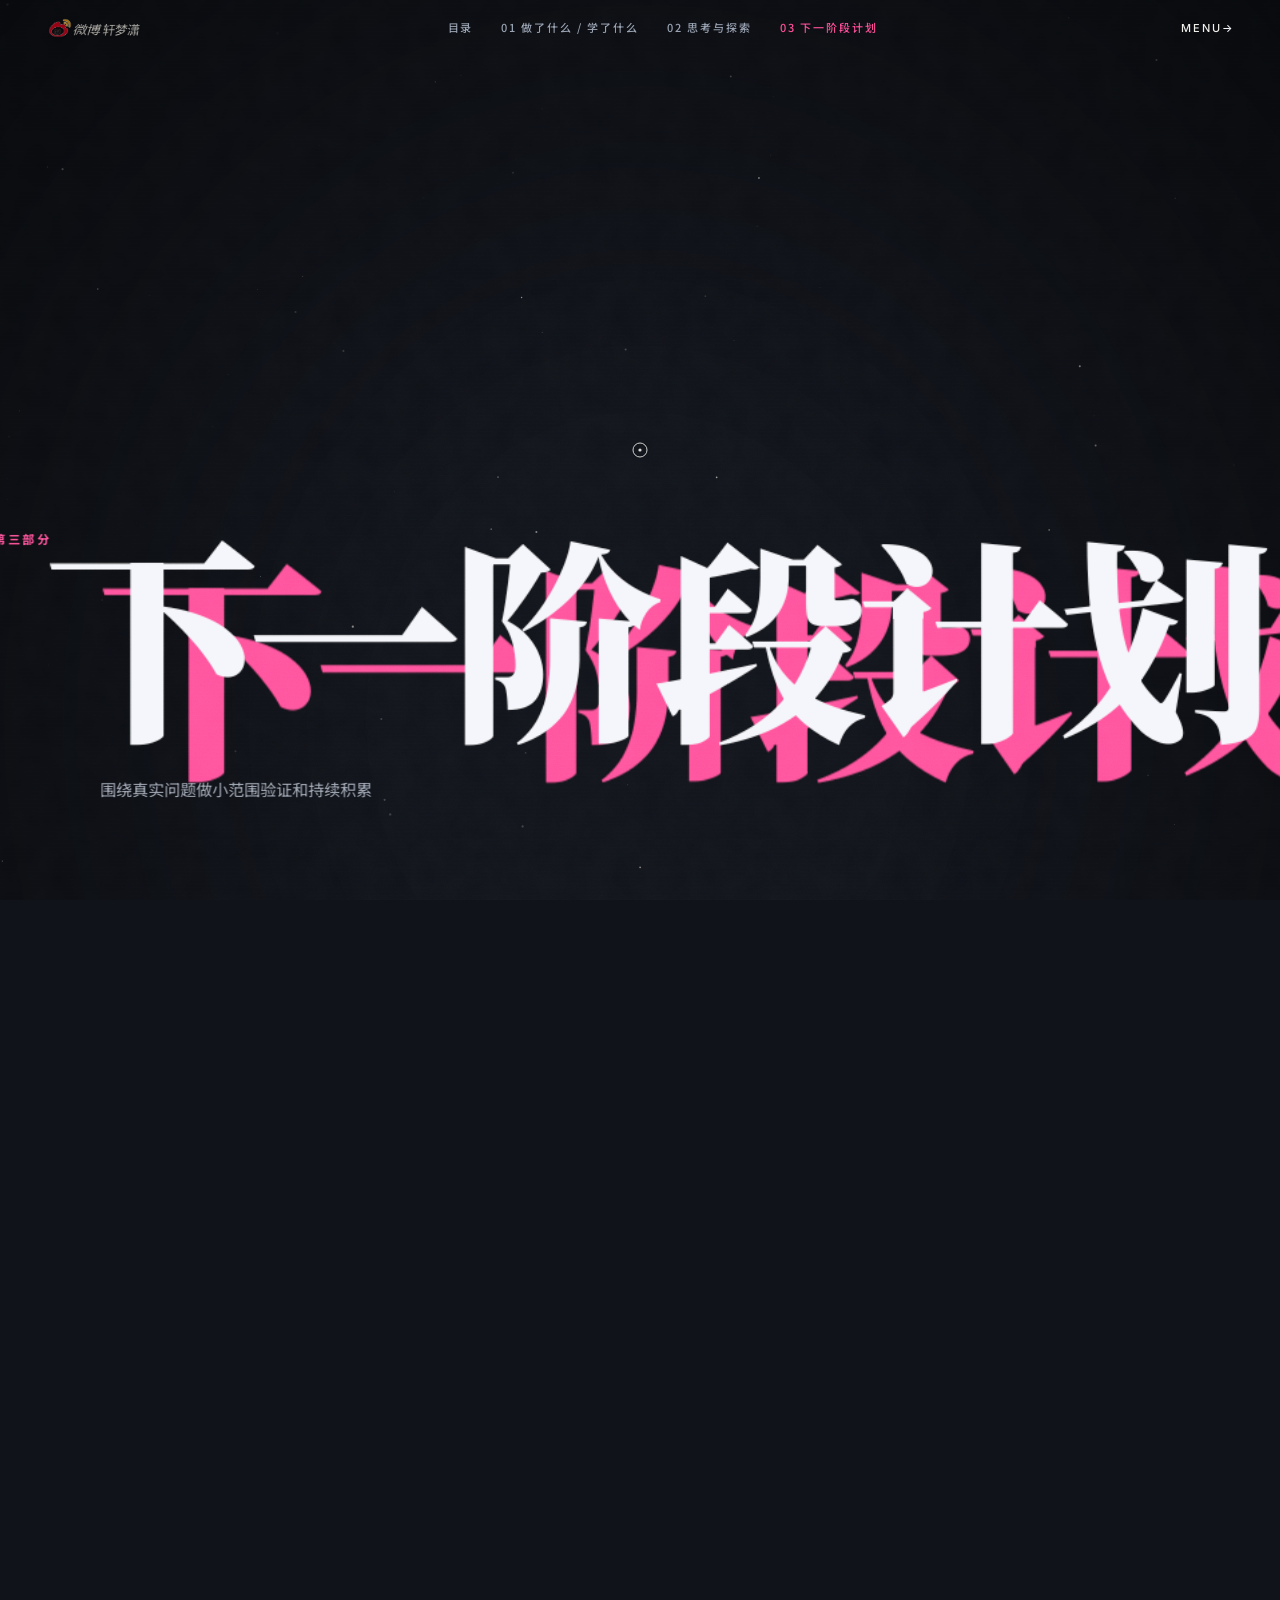
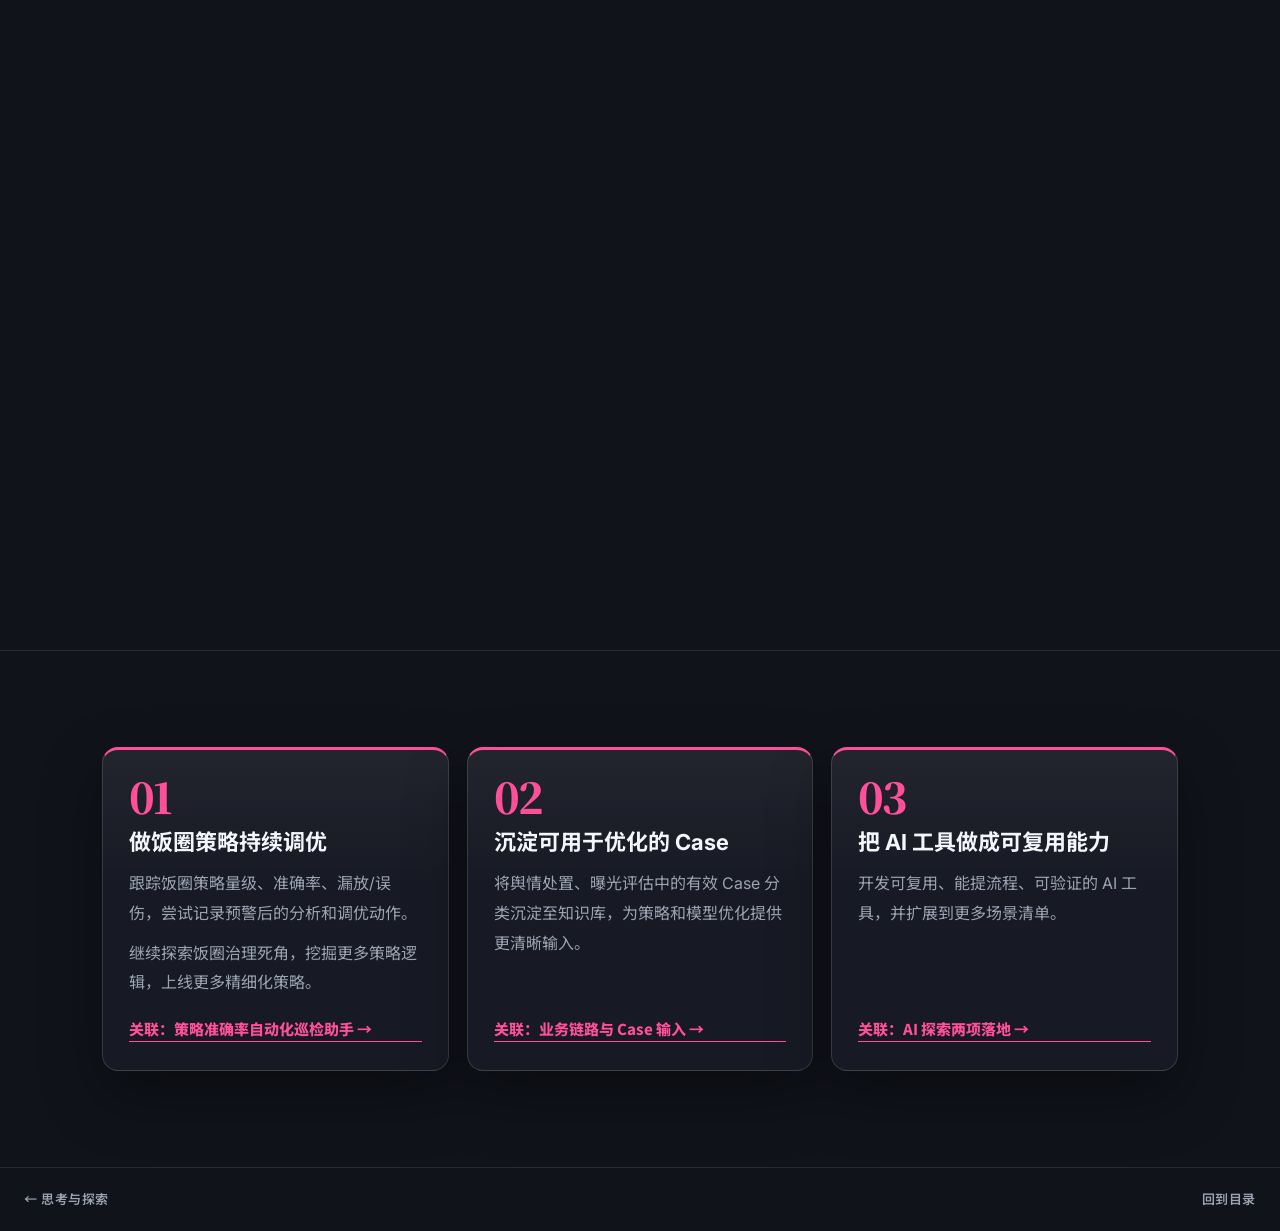
==== commit a4891c75: "统一各部分强调色，并让数据回到字号本身。 Co-authored-by: Cursor <cursoragent@cursor.com>" ====
--- a/site/plan.html
+++ b/site/plan.html
@@ -3,11 +3,12 @@
 <head>
   <meta charset="UTF-8" />
   <meta name="viewport" content="width=device-width, initial-scale=1" />
+  <meta http-equiv="Cache-Control" content="no-cache, no-store, must-revalidate" />
   <title>03 下一阶段计划</title>
   <link rel="preconnect" href="https://fonts.googleapis.com" />
   <link rel="preconnect" href="https://fonts.gstatic.com" crossorigin />
-  <link href="https://fonts.googleapis.com/css2?family=Noto+Sans+SC:wght@400;500;700&family=Noto+Serif+SC:wght@600;700;900&display=swap" rel="stylesheet" />
-  <link rel="stylesheet" href="css/style.css?v=n21" />
+  <link href="https://fonts.googleapis.com/css2?family=Inter:wght@400;500;600;700&family=Noto+Sans+SC:wght@400;500;700&family=Noto+Serif+SC:wght@600;700;900&display=swap" rel="stylesheet" />
+  <link rel="stylesheet" href="css/style.css?v=n38" />
 </head>
 <body>
   <canvas class="fx-bg" id="fx-bg"></canvas>
@@ -18,7 +19,7 @@
     <nav class="nav-links">
       <a href="index.html">目录</a>
       <a href="work.html">01 做了什么 / 学了什么</a>
-      <a href="think.html">02 思考与探索</a>
+      <a href="think.html?v=24">02 思考与探索</a>
       <a class="is-active" href="plan.html">03 下一阶段计划</a>
     </nav>
     <button class="menu-btn" type="button">Menu</button>
@@ -30,7 +31,7 @@
     <nav>
       <a class="chapter" href="index.html"><span class="idx">00</span>目录与自我介绍<em>Overview</em></a>
       <a class="chapter" href="work.html"><span class="idx">01</span>做了什么？学了什么？<em>Work &amp; Learning</em></a>
-      <a class="chapter" href="think.html"><span class="idx">02</span>思考与探索<em>Safety · Retention · AI</em></a>
+      <a class="chapter" href="think.html?v=24"><span class="idx">02</span>思考与探索<em>Safety · Retention · AI</em></a>
       <a class="chapter" href="plan.html"><span class="idx">03</span>下一阶段计划<em>Next</em></a>
     </nav>
   </div>
@@ -79,10 +80,10 @@
   </main>
 
   <footer>
-    <a href="think.html">← 思考与探索</a>
+    <a href="think.html?v=24">← 思考与探索</a>
     <a href="index.html">回到目录</a>
   </footer>
   <script src="js/fx.js"></script>
-  <script src="js/main.js?v=n20"></script>
+  <script src="js/main.js?v=n22"></script>
 </body>
 </html>
--- a/site/css/style.css
+++ b/site/css/style.css
@@ -45,7 +45,7 @@
   box-shadow: inset 0 -1px 0 transparent;
   transition: box-shadow .35s var(--ease);
 }
-a:hover { box-shadow: inset 0 -1px 0 #3ee0c9; }
+a:hover { box-shadow: inset 0 -1px 0 #6d7bff; }
 button { font-family: inherit; cursor: pointer; }
 
 .fx-bg,
@@ -111,7 +111,7 @@
   background: rgba(255, 255, 255, 0.9);
   border: 1px solid var(--line);
   border-radius: 18px;
-  box-shadow: 0 10px 36px rgba(0, 0, 0, 0.06), inset 0 -3px 0 #3ee0c9;
+  box-shadow: 0 10px 36px rgba(0, 0, 0, 0.06), inset 0 -3px 0 #6d7bff;
 }
 
 .nav-links {
@@ -143,7 +143,7 @@
 .menu-btn::after {
   content: " →";
   display: inline-block;
-  color: #3ee0c9;
+  color: #6d7bff;
   transition: transform .35s var(--ease);
 }
 .menu-btn:hover::after { transform: translateX(4px); }
@@ -175,11 +175,11 @@
   line-height: 1.15;
   box-shadow: none;
 }
-.overlay a.chapter:hover { color: var(--ink); box-shadow: inset 0 -1px 0 #3ee0c9; }
+.overlay a.chapter:hover { color: var(--ink); box-shadow: inset 0 -1px 0 #6d7bff; }
 .overlay a.chapter span.idx {
   font-family: var(--mono);
   font-size: 12px;
-  color: #3ee0c9;
+  color: #6d7bff;
   letter-spacing: 0.08em;
 }
 .overlay a.chapter em {
@@ -234,9 +234,9 @@
   font-weight: 600;
   letter-spacing: 0.14em;
   text-transform: uppercase;
-  color: #3ee0c9;
+  color: #6d7bff;
   margin-bottom: 18px;
-  border: 1px solid #3ee0c9;
+  border: 1px solid #6d7bff;
   border-radius: 999px;
   padding: 6px 12px;
   background: rgba(12, 125, 100, 0.12);
@@ -277,7 +277,7 @@
   font-weight: 600;
   letter-spacing: 0.14em;
   text-transform: none;
-  color: #9bb7ff;
+  color: #6d7bff;
   margin-bottom: 14px;
 }
 .section-label::before {
@@ -286,7 +286,7 @@
   width: 8px;
   height: 8px;
   margin-right: 10px;
-  background: #3ee0c9;
+  background: #6d7bff;
   vertical-align: 1px;
 }
 .case-label {
@@ -341,16 +341,16 @@
 }
 .card:hover {
   transform: translateY(-4px);
-  border-color: #3ee0c9;
+  border-color: #6d7bff;
 }
 .card .num {
   display: inline-block;
   font-family: var(--mono);
   font-size: 12px;
   font-weight: 600;
-  color: #3ee0c9;
+  color: #6d7bff;
   letter-spacing: 0.14em;
-  border: 1px solid #3ee0c9;
+  border: 1px solid #6d7bff;
   border-radius: 999px;
   padding: 4px 10px;
   margin-bottom: 12px;
@@ -364,12 +364,12 @@
   border: 1px solid var(--line);
   border-radius: 18px;
   padding: 26px 24px 22px;
-  box-shadow: inset 5px 0 0 #3ee0c9, 0 10px 28px rgba(0, 0, 0, 0.04);
+  box-shadow: inset 5px 0 0 #6d7bff, 0 10px 28px rgba(0, 0, 0, 0.04);
   transition: transform .4s var(--ease), border-color .3s var(--ease);
 }
 .stat:hover {
   transform: translateY(-4px);
-  border-color: #3ee0c9;
+  border-color: #6d7bff;
 }
 .stat .value {
   font-family: var(--display);
@@ -377,7 +377,7 @@
   font-weight: 700;
   line-height: 1;
   letter-spacing: -0.045em;
-  color: #3ee0c9;
+  color: #6d7bff;
   display: inline-block;
   border-bottom: 0;
   padding-bottom: 0;
@@ -385,7 +385,7 @@
 .stat .unit {
   font-size: 0.48em;
   font-weight: 700;
-  color: #9bb7ff;
+  color: #6d7bff;
   margin-left: 2px;
   vertical-align: 0.12em;
 }
@@ -408,14 +408,14 @@
   font-family: var(--mono);
   font-size: 14px;
   font-weight: 600;
-  color: #3ee0c9;
+  color: #6d7bff;
   line-height: 1;
   letter-spacing: 0.08em;
   width: 48px;
   height: 48px;
   display: grid;
   place-items: center;
-  border: 1px solid #3ee0c9;
+  border: 1px solid #6d7bff;
   border-radius: 14px;
   background: rgba(12, 125, 100, 0.12);
 }
@@ -439,9 +439,9 @@
   cursor: pointer;
   transition: border-color .3s var(--ease), background .3s var(--ease);
 }
-.flow-step:hover { border-color: #3ee0c9; }
+.flow-step:hover { border-color: #6d7bff; }
 .flow-step.active {
-  border-color: #3ee0c9;
+  border-color: #6d7bff;
   border-width: 2px;
   padding: 17px 15px 15px;
   background: rgba(12, 125, 100, 0.12);
@@ -456,13 +456,13 @@
 }
 .flow-step b::after {
   content: " ›";
-  color: #3ee0c9;
+  color: #6d7bff;
   font-weight: 700;
 }
 .flow-step span { color: var(--muted); font-size: 14px; line-height: 1.55; display: block; }
 .flow-arrow {
   align-self: center;
-  color: #3ee0c9;
+  color: #6d7bff;
   font-size: 28px;
   font-weight: 600;
   line-height: 1;
@@ -494,11 +494,11 @@
   box-shadow: none;
   border-radius: 999px;
 }
-.subnav a:hover { color: var(--ink); box-shadow: none; background: rgba(12, 125, 100, 0.16); }
+.subnav a:hover { color: var(--ink); box-shadow: none; background: transparent; }
 .subnav a.is-active {
   color: var(--ink);
   box-shadow: none;
-  background: rgba(46, 75, 184, 0.28);
+  background: transparent;
 }
 
 .problem-list { display: grid; gap: 12px; }
@@ -521,7 +521,7 @@
 .problem summary::-webkit-details-marker { display: none; }
 .problem summary .n {
   font-family: var(--mono);
-  color: #3ee0c9;
+  color: #6d7bff;
   font-size: 12px;
   font-weight: 500;
 }
@@ -537,7 +537,7 @@
   font-weight: 600;
   letter-spacing: 0.04em;
   text-transform: none;
-  color: #9bb7ff;
+  color: #6d7bff;
   margin-bottom: 16px;
 }
 .ctx .card { background: transparent; }
@@ -556,7 +556,7 @@
   margin-top: 16px;
   padding: 22px 22px;
   background: #fff;
-  border: 1px solid #3ee0c9;
+  border: 1px solid #6d7bff;
   border-radius: 16px;
   min-height: 72px;
 }
@@ -615,12 +615,12 @@
 }
 .map-card:hover {
   transform: translateY(-6px);
-  border-color: #3ee0c9;
+  border-color: #6d7bff;
   box-shadow: none;
 }
 .map-card small {
   font-family: var(--mono);
-  color: #3ee0c9;
+  color: #6d7bff;
   font-size: 11px;
   letter-spacing: 0.16em;
 }
@@ -643,7 +643,7 @@
   color: var(--muted);
   box-shadow: none;
 }
-.spine li a:hover { color: #3ee0c9; box-shadow: none; }
+.spine li a:hover { color: #6d7bff; box-shadow: none; }
 
 .seg { margin: 8px 0 20px; }
 .seg-nav {
@@ -665,7 +665,7 @@
 }
 .seg-nav button.is-active {
   color: var(--ink);
-  box-shadow: inset 0 -1px 0 #3ee0c9;
+  box-shadow: inset 0 -1px 0 #6d7bff;
 }
 
 .gain {
@@ -738,7 +738,7 @@
   color: #eef2ff;
 }
 .mini-flow i {
-  color: #3ee0c9;
+  color: #6d7bff;
   font-style: normal;
   font-size: 22px;
   font-weight: 600;
@@ -759,7 +759,7 @@
 }
 .bar-row .top b {
   font-family: var(--mono);
-  color: #3ee0c9;
+  color: #6d7bff;
   font-weight: 500;
 }
 .bar {
@@ -772,7 +772,7 @@
   display: block;
   height: 100%;
   width: 0;
-  background: #3ee0c9;
+  background: #6d7bff;
   transition: width 1.1s var(--ease);
 }
 
@@ -804,14 +804,14 @@
   color: var(--muted);
   line-height: 1.65;
 }
-.sop .node:hover { border-color: #9bb7ff; }
+.sop .node:hover { border-color: #6d7bff; }
 .sop .node b { display: block; color: var(--ink); margin-bottom: 8px; font-size: 17px; font-weight: 700; }
 
 .caption {
   font-family: var(--sans);
   font-size: 15px;
   font-weight: 600;
-  color: #3ee0c9;
+  color: #6d7bff;
   margin-top: 12px;
   letter-spacing: 0;
 }
@@ -844,7 +844,7 @@
 .orig-flow:hover img { transform: scale(1.02); }
 
 .quote {
-  border-left: 4px solid #3ee0c9;
+  border-left: 4px solid #6d7bff;
   padding: 8px 0 8px 20px;
   color: var(--ink);
   font-size: 22px;
@@ -860,10 +860,10 @@
   font-weight: 600;
   letter-spacing: 0.02em;
   text-transform: none;
-  border: 1px solid #9bb7ff;
+  border: 1px solid #6d7bff;
   border-radius: 999px;
   padding: 6px 12px;
-  color: #9bb7ff;
+  color: #6d7bff;
   margin: 8px 8px 0 0;
 }
 
@@ -877,7 +877,7 @@
   font-family: var(--mono);
   font-size: 13px;
   font-weight: 500;
-  color: #3ee0c9;
+  color: #6d7bff;
   letter-spacing: 0.1em;
 }
 
@@ -897,7 +897,7 @@
   gap: 16px;
   flex-wrap: wrap;
   background: #fff;
-  box-shadow: inset 3px 0 0 #9bb7ff;
+  box-shadow: inset 3px 0 0 #6d7bff;
 }
 footer a { box-shadow: inset 0 -1px 0 transparent; }
 
@@ -905,10 +905,10 @@
   font-size: 16px;
   letter-spacing: 0;
   text-transform: none;
-  color: #3ee0c9;
+  color: #6d7bff;
   margin-top: 18px;
   font-weight: 700;
-  box-shadow: inset 0 -1px 0 #3ee0c9;
+  box-shadow: inset 0 -1px 0 #6d7bff;
   transition: transform .35s var(--ease);
 }
 .hint-click:hover { box-shadow: none; transform: translateX(3px); }
@@ -1397,7 +1397,7 @@
 
 /* 正文一色；只有数据在字重、字号、颜色上拉开 */
 .stat {
-  box-shadow: inset 5px 0 0 #75DCBD, 0 30px 80px rgba(0, 0, 0, 0.45) !important;
+  box-shadow: inset 5px 0 0 #6d7bff, 0 30px 80px rgba(0, 0, 0, 0.45) !important;
 }
 .stat .value {
   font-family: "Noto Sans SC", sans-serif !important;
@@ -1405,14 +1405,14 @@
   font-weight: 900 !important;
   letter-spacing: -0.07em;
   line-height: 0.92;
-  color: #75DCBD !important;
+  color: #6d7bff !important;
 }
 .stat .unit {
   font-size: 0.4em !important;
   font-weight: 800 !important;
   letter-spacing: 0;
   vertical-align: 0.18em;
-  color: #A8C4FF !important;
+  color: #6d7bff !important;
 }
 .stat .label {
   color: #f0efec !important;
@@ -1428,7 +1428,7 @@
   font-size: 28px !important;
   font-weight: 900 !important;
   letter-spacing: -0.04em;
-  color: #75DCBD !important;
+  color: #6d7bff !important;
   line-height: 1;
 }
 .bar {
@@ -1436,28 +1436,32 @@
   background: rgba(240, 239, 236, 0.12);
 }
 .bar i {
-  background: #75DCBD !important;
+  background: #6d7bff !important;
 }
 
 /* —— 印刷层级：字号锁死，颜色只标层级和章节转换 —— */
 :root {
-  --paper: #f3efe6;
-  --paper-dim: rgba(243, 239, 230, 0.62);
-  --paper-faint: rgba(243, 239, 230, 0.38);
-  --cinnabar: #ff5a36;
-  --brass: #e4b15a;
-  --cyan: #7fd0ff;
+  --paper: #f4f6fb;
+  --paper-dim: #9aa3b2;
+  --paper-faint: #9aa3b2;
+  --primary: #d6ff3f;
+  --secondary: #ff4f9a;
+  --accent: #ff4d3a;
+  --cinnabar: #ff4d3a;
+  --brass: #6d7bff;
+  --cyan: #ff4f9a;
+  --sage: #2ee6a6;
+  --field: #10131a;
+  --sans: "Inter", "Noto Sans SC", sans-serif;
   --serif: "Noto Serif SC", "Noto Sans SC", serif;
 }
 
 html { scroll-behavior: auto; }
 
 body {
-  background:
-    radial-gradient(900px 520px at 0% 0%, rgba(255, 90, 54, 0.09), transparent 60%),
-    radial-gradient(800px 480px at 100% 8%, rgba(127, 208, 255, 0.07), transparent 55%),
-    #090807 !important;
-  color: var(--paper);
+  background: var(--field) !important;
+  color: #9aa3b2 !important;
+  font-family: var(--sans);
 }
 
 .grain {
@@ -1536,7 +1540,7 @@
   font-size: clamp(76px, 12.5vw, 176px) !important;
   line-height: 0.9 !important;
   letter-spacing: -0.05em !important;
-  color: var(--cinnabar) !important;
+  color: var(--primary) !important;
   mix-blend-mode: screen;
 }
 .opener-kicker,
@@ -1593,7 +1597,7 @@
   margin: 12px 0 28px;
 }
 .chapter-index {
-  font-family: "Noto Sans SC", sans-serif !important;
+  font-family: var(--sans) !important;
   font-size: 13px !important;
   font-weight: 700 !important;
   letter-spacing: 0.28em !important;
@@ -1605,7 +1609,7 @@
   font-weight: 900 !important;
   line-height: 0.92 !important;
   letter-spacing: -0.045em !important;
-  color: var(--ink-ch, var(--paper)) !important;
+  color: var(--paper) !important;
   margin: 0 !important;
   max-width: 8em !important;
 }
@@ -1613,7 +1617,7 @@
 .chapter > .spine + .stage { margin-top: 28px; }
 .stage-mark {
   margin: 0 0 10px !important;
-  font-family: "Noto Sans SC", sans-serif !important;
+  font-family: var(--sans) !important;
   font-size: 13px !important;
   font-weight: 700 !important;
   letter-spacing: 0.32em !important;
@@ -1640,7 +1644,7 @@
   color: var(--paper) !important;
 }
 h3 {
-  font-family: "Noto Sans SC", sans-serif !important;
+  font-family: var(--sans) !important;
   font-size: 20px !important;
   font-weight: 700 !important;
   letter-spacing: 0 !important;
@@ -1652,7 +1656,7 @@
   font-size: 12px !important;
   font-weight: 700 !important;
   letter-spacing: 0.22em !important;
-  color: var(--brass) !important;
+  color: var(--primary) !important;
 }
 .lede,
 .hero-sub,
@@ -1664,7 +1668,7 @@
 .sop .node,
 .flow-detail,
 .map-card span {
-  font-family: "Noto Sans SC", sans-serif !important;
+  font-family: var(--sans) !important;
   font-size: 16px !important;
   font-weight: 400 !important;
   line-height: 1.85 !important;
@@ -1677,7 +1681,7 @@
   line-height: 1.45 !important;
   color: var(--paper) !important;
   background: transparent !important;
-  border-left: 3px solid var(--brass) !important;
+  border-left: 3px solid var(--accent) !important;
   border-radius: 0 !important;
 }
 .spine {
@@ -1692,17 +1696,17 @@
   color: var(--paper-dim) !important;
 }
 .chapter .spine li a:hover { color: var(--ink-ch) !important; }
-.subnav a[href="#safety"].is-active { color: var(--cinnabar) !important; opacity: 1; }
-.subnav a[href="#retention"].is-active { color: var(--brass) !important; opacity: 1; }
-.subnav a[href="#ai"].is-active { color: var(--cyan) !important; opacity: 1; }
+.subnav a[href="#safety"].is-active,
+.subnav a[href="#retention"].is-active,
+.subnav a[href="#ai"].is-active { color: #6d7bff !important; opacity: 1; }
 .nav-links a { color: var(--paper-dim) !important; opacity: 1; }
-.nav-links a.is-active,
 .nav-links a:hover { color: var(--paper) !important; }
+.nav-links a.is-active { color: var(--primary) !important; }
 .map-card b,
 .work-item h3,
 .card h3,
 .plan-card h3 {
-  font-family: "Noto Sans SC", sans-serif !important;
+  font-family: var(--sans) !important;
   font-size: 22px !important;
   font-weight: 700 !important;
   line-height: 1.35 !important;
@@ -1715,7 +1719,7 @@
 .work-item .idx,
 .card .num,
 .plan-card .idx {
-  color: var(--cinnabar) !important;
+  color: var(--primary) !important;
   font-weight: 700 !important;
   letter-spacing: 0.14em !important;
 }
@@ -1730,8 +1734,8 @@
 .flow-step,
 .plan-card {
   background:
-    linear-gradient(180deg, rgba(243, 239, 230, 0.035), transparent 42%),
-    #12110f !important;
+    linear-gradient(180deg, rgba(243, 239, 230, 0.05), transparent 42%),
+    #171a24 !important;
   border-color: rgba(243, 239, 230, 0.14) !important;
   box-shadow: 0 24px 60px rgba(0, 0, 0, 0.35) !important;
 }
@@ -1792,8 +1796,8 @@
   padding: 22px 26px !important;
   min-height: 0;
   background:
-    linear-gradient(180deg, rgba(243, 239, 230, 0.035), transparent 42%),
-    #12110f !important;
+    linear-gradient(180deg, rgba(243, 239, 230, 0.05), transparent 42%),
+    #171a24 !important;
   border: 1px solid rgba(243, 239, 230, 0.14) !important;
   border-radius: 16px !important;
   box-shadow: 0 24px 60px rgba(0, 0, 0, 0.35) !important;
@@ -1804,7 +1808,8 @@
 .flow-readout b,
 .flow-readout span,
 .flow-readout a {
-  color: rgba(243, 239, 230, 0.78) !important;
+  color: var(--paper-dim) !important;
+  font-family: var(--sans) !important;
   font-size: 16px !important;
   font-weight: 400 !important;
   line-height: 1.85 !important;
@@ -1821,3 +1826,688 @@
   height: 26px;
   filter: drop-shadow(0 1px 1px rgba(0, 0, 0, 0.55));
 }
+
+body,
+button,
+.nav-links,
+.menu-btn,
+.subnav a,
+.seg-nav button,
+.flow-step,
+.flow-step b,
+footer,
+.mini-flow span,
+.fold summary,
+.problem summary,
+.spine li a {
+  font-family: var(--sans) !important;
+}
+.overlay { background: var(--field) !important; }
+.subnav { background: rgba(18, 16, 14, 0.82) !important; }
+.seg-nav button.is-active {
+  color: var(--primary) !important;
+  box-shadow: inset 0 -1px 0 var(--primary) !important;
+}
+.hint-click,
+footer a:hover {
+  color: var(--accent) !important;
+}
+.stat {
+  box-shadow: inset 5px 0 0 var(--primary), 0 24px 60px rgba(0, 0, 0, 0.35) !important;
+}
+.stat .value,
+.bar-row .top b {
+  color: var(--primary) !important;
+  font-family: var(--sans) !important;
+}
+.stat .unit { color: #6d7bff !important; }
+.bar i { background: #6d7bff !important; }
+
+/* 层级：象牙色只给标题，正文是暖灰；朱红 / 金 / 雾蓝标出转折 */
+body { background: #10131a !important; color: #9aa3b2 !important; }
+.overlay, .subnav { background: #10131a !important; }
+
+h1, h1.opener-title, h2, h3.stage-title,
+.work-item h3, .card h3, .plan-card h3, .map-card b, .action-board h3, h4 {
+  color: #f4f6fb !important;
+}
+h2.chapter-title { color: var(--ink-ch, #f4f6fb) !important; }
+p, li, .lede, .hero-sub, .sub, .work-item p, .card p, .action-board p,
+.problem .body, .sop .node, .flow-detail, .map-card span,
+.stat .label, .stat .hint, .meta-row div small, .overlay a.chapter em,
+.flow-step span, .mini-flow span, footer, footer a, .caption, .lines, .lines div {
+  color: #9aa3b2 !important;
+}
+small, .caption, .stat .hint, .meta-row div small, .overlay a.chapter em {
+  color: #9aa3b2 !important;
+}
+b, strong, .meta-row div b, .flow-step b, .sop .node b, .fold summary {
+  color: #f4f6fb !important;
+}
+.lines b {
+  display: inline-block;
+  min-width: 4.5em;
+  margin-right: 10px;
+  color: #ff4d3a !important;
+}
+
+.kicker, .section-label, .case-label { color: #6d7bff !important; }
+.section-label::before, .kicker::before { background: currentColor !important; }
+#学了什么 > .section-label { color: #ff4f9a !important; }
+[data-flow] > .section-label { color: #ff4d3a !important; }
+#做了什么 > h2 { box-shadow: inset 0 -8px 0 rgba(224, 122, 95, 0.45); width: fit-content; }
+#学了什么 > h2 { box-shadow: inset 0 -8px 0 rgba(126, 176, 200, 0.5); width: fit-content; }
+[data-flow] > h2 { box-shadow: inset 0 -8px 0 #ff4d3a; width: fit-content; }
+
+.opener-ghost { color: #6d7bff !important; }
+.opener-line span:nth-child(1) { color: #ff4d3a !important; }
+.opener-line span:nth-child(2) { color: #6d7bff !important; }
+.opener-line span:nth-child(3) { color: #ff4f9a !important; }
+
+.chapter {
+  background: linear-gradient(180deg, color-mix(in srgb, var(--ink-ch, #6d7bff) 18%, transparent), transparent 460px) !important;
+}
+.chapter::before {
+  left: 0 !important;
+  width: 100% !important;
+  height: 3px !important;
+  background: var(--ink-ch) !important;
+}
+span.chapter-index {
+  font-family: var(--serif) !important;
+  font-size: clamp(64px, 8vw, 108px) !important;
+  font-weight: 900 !important;
+  letter-spacing: -0.06em !important;
+  line-height: 0.8 !important;
+  color: var(--ink-ch) !important;
+}
+.chapter > .stage {
+  padding: 20px 0 4px 22px;
+  border-left: 3px solid rgba(247, 243, 234, 0.16);
+}
+.stage-mark {
+  display: inline-flex !important;
+  width: fit-content;
+  padding: 6px 14px !important;
+  border: 1px solid currentColor;
+  border-radius: 999px;
+  background: color-mix(in srgb, currentColor 16%, transparent);
+}
+#safety-q, #ret-q { border-left-color: #ff4d3a !important; }
+#safety-t, #ret-t { border-left-color: #6d7bff !important; }
+#safety-a, #ret-a { border-left-color: #ff4f9a !important; }
+#safety-q .stage-mark, #ret-q .stage-mark { color: #ff4d3a !important; }
+#safety-t .stage-mark, #ret-t .stage-mark { color: #6d7bff !important; }
+#safety-a .stage-mark, #ret-a .stage-mark { color: #ff4f9a !important; }
+.spine li:nth-child(1) a { color: #ff4d3a !important; }
+.spine li:nth-child(2) a { color: #6d7bff !important; }
+.spine li:nth-child(3) a { color: #ff4f9a !important; }
+.subnav a { color: #9aa3b2 !important; }
+.subnav a[href="#safety"] { color: #ff4d3a !important; }
+.subnav a[href="#retention"] { color: #6d7bff !important; }
+.subnav a[href="#ai"] { color: #ff4f9a !important; }
+.subnav a.is-active { opacity: 1; text-decoration: underline; text-underline-offset: 6px; }
+
+.nav-links a { color: #9aa3b2 !important; opacity: 1 !important; }
+.nav-links a:hover, .nav-links a.is-active { color: #f4f6fb !important; }
+
+.quote {
+  color: #f4f6fb !important;
+  border-left: 4px solid #ff4d3a !important;
+  padding: 6px 0 6px 20px !important;
+  background: linear-gradient(90deg, rgba(224, 122, 95, 0.16), transparent 72%) !important;
+}
+
+.card .num, .plan-card .idx, .map-card small, .work-item .idx {
+  font-family: var(--serif) !important;
+  font-weight: 900 !important;
+  letter-spacing: -0.05em !important;
+  line-height: 0.9 !important;
+}
+.card .num, .plan-card .idx, .map-card small {
+  display: block;
+  font-size: 42px !important;
+  margin-bottom: 12px;
+}
+.work-item .idx {
+  font-size: 48px !important;
+  width: auto !important;
+  height: auto !important;
+  border: 0 !important;
+  background: none !important;
+  padding: 0 !important;
+}
+.map-card:nth-child(1),
+.grid-3 > a.card:nth-child(1),
+.grid-3 > .card:nth-child(1),
+.plan-card:nth-child(1),
+.work-item:nth-of-type(1) { border-top: 3px solid #ff4d3a !important; }
+.map-card:nth-child(2),
+.grid-3 > a.card:nth-child(2),
+.grid-3 > .card:nth-child(2),
+.plan-card:nth-child(2),
+.work-item:nth-of-type(2) { border-top: 3px solid #6d7bff !important; }
+.map-card:nth-child(3),
+.grid-3 > a.card:nth-child(3),
+.grid-3 > .card:nth-child(3),
+.plan-card:nth-child(3),
+.work-item:nth-of-type(3) { border-top: 3px solid #ff4f9a !important; }
+.work-item:nth-of-type(4) { border-top: 3px solid #2ee6a6 !important; }
+.map-card:nth-child(1) small,
+.grid-3 > a.card:nth-child(1) .num,
+.grid-3 > .card:nth-child(1) .num,
+.plan-card:nth-child(1) .idx,
+.work-item:nth-of-type(1) .idx { color: #ff4d3a !important; }
+.map-card:nth-child(2) small,
+.grid-3 > a.card:nth-child(2) .num,
+.grid-3 > .card:nth-child(2) .num,
+.plan-card:nth-child(2) .idx,
+.work-item:nth-of-type(2) .idx { color: #6d7bff !important; }
+.map-card:nth-child(3) small,
+.grid-3 > a.card:nth-child(3) .num,
+.grid-3 > .card:nth-child(3) .num,
+.plan-card:nth-child(3) .idx,
+.work-item:nth-of-type(3) .idx { color: #ff4f9a !important; }
+.work-item:nth-of-type(4) .idx { color: #2ee6a6 !important; }
+.hint-click { color: #6d7bff !important; }
+
+.stat .value, .stat .unit, .bar-row .top b { color: #6d7bff !important; }
+.stat { box-shadow: inset 4px 0 0 #6d7bff, 0 24px 60px rgba(0, 0, 0, 0.35) !important; }
+.bar { background: rgba(109, 123, 255, 0.18) !important; }
+.bar i { background: #6d7bff !important; }
+.tag {
+  color: #6d7bff !important;
+  border: 1px solid rgba(109, 123, 255, 0.45) !important;
+  background: rgba(109, 123, 255, 0.1) !important;
+}
+
+.flow-step, .flow-step b { background: #171a24 !important; }
+.flow-step span { color: #9aa3b2 !important; }
+.flow-step.active, .flow-step.is-active {
+  border-color: #6d7bff !important;
+  background: #171a24 !important;
+  box-shadow: inset 0 -3px 0 #6d7bff !important;
+}
+.flow-arrow { color: #6d7bff !important; }
+.seg-nav button { color: #9aa3b2 !important; }
+.seg-nav button.is-active {
+  color: #f4f6fb !important;
+  box-shadow: inset 0 -2px 0 #ff4f9a !important;
+}
+.sop .node { border-top: 2px solid #ff4f9a !important; }
+.sop .node b { color: #ff4f9a !important; }
+
+.flow-step b { background: transparent !important; color: #f4f6fb !important; }
+
+.map-card:nth-child(1),
+.grid-3 > a.card:nth-child(1),
+.grid-3 > .card:nth-child(1),
+.plan-card:nth-child(1),
+.work-item:nth-of-type(1) { border-top: 3px solid #ff4d3a !important; }
+.map-card:nth-child(2),
+.grid-3 > a.card:nth-child(2),
+.grid-3 > .card:nth-child(2),
+.plan-card:nth-child(2),
+.work-item:nth-of-type(2) { border-top: 3px solid #6d7bff !important; }
+.map-card:nth-child(3),
+.grid-3 > a.card:nth-child(3),
+.grid-3 > .card:nth-child(3),
+.plan-card:nth-child(3),
+.work-item:nth-of-type(3) { border-top: 3px solid #ff4f9a !important; }
+.work-item:nth-of-type(4) { border-top: 3px solid #2ee6a6 !important; }
+
+/* 数据是荧光贴纸，不再用金色 */
+.kicker, .opener-kicker, .section-label, .case-label { color: #ff4f9a !important; }
+#做了什么 > .section-label { color: #ff4d3a !important; }
+#学了什么 > .section-label { color: #6d7bff !important; }
+[data-flow] > .section-label { color: #2ee6a6 !important; }
+#做了什么 > h2 { box-shadow: inset 0 -8px 0 #ff4d3a; }
+#学了什么 > h2 { box-shadow: inset 0 -8px 0 #6d7bff; }
+[data-flow] > h2 { box-shadow: inset 0 -8px 0 #2ee6a6; }
+.opener-ghost { color: #ff4f9a !important; }
+.quote { border-left-color: #ff4d3a !important; background: linear-gradient(90deg, rgba(255, 77, 58, 0.2), transparent 72%) !important; }
+
+.stat {
+  background: #141824 !important;
+  border: 1px solid rgba(214, 255, 63, 0.55) !important;
+  box-shadow: 0 18px 40px rgba(214, 255, 63, 0.08) !important;
+}
+.stat .value {
+  font-family: var(--sans) !important;
+  font-size: clamp(72px, 8.4vw, 116px) !important;
+  font-weight: 900 !important;
+  letter-spacing: -0.08em !important;
+  line-height: 0.82 !important;
+  color: #12141c !important;
+  background: #d6ff3f !important;
+  display: inline-block !important;
+  padding: 2px 12px 8px !important;
+  border-radius: 12px !important;
+  transform: rotate(-2deg);
+}
+.stat .unit {
+  color: #12141c !important;
+  font-weight: 900 !important;
+}
+.stat .label {
+  color: #f4f6fb !important;
+  font-size: 17px !important;
+  font-weight: 700 !important;
+}
+.stat .hint { color: #9aa3b2 !important; }
+.bar { background: rgba(214, 255, 63, 0.16) !important; }
+.bar i { background: #d6ff3f !important; }
+.bar-row .top b {
+  color: #12141c !important;
+  background: #d6ff3f !important;
+  display: inline-block;
+  padding: 0 8px;
+  border-radius: 8px;
+  font-size: 32px !important;
+}
+.tag {
+  color: #ff4f9a !important;
+  border-color: rgba(255, 79, 154, 0.7) !important;
+  background: rgba(255, 79, 154, 0.12) !important;
+}
+.flow-step.active, .flow-step.is-active {
+  border-color: #d6ff3f !important;
+  background: #171a24 !important;
+  box-shadow: inset 0 -3px 0 #d6ff3f !important;
+}
+.flow-arrow { color: #d6ff3f !important; }
+.hint-click { color: #ff4f9a !important; }
+
+/* 颜色只跟「哪一部分」走：01 朱红、02 靛蓝、03 品红。荧光黄只给数据。 */
+.opener-ghost { color: #f4f6fb !important; }
+body:has(#做了什么) .opener-ghost,
+body:has(#做了什么) .kicker,
+body:has(#做了什么) .section-label,
+body:has(#做了什么) .case-label,
+#学了什么 > .section-label,
+[data-flow] > .section-label { color: #ff4d3a !important; }
+body:has(#safety) .opener-ghost,
+body:has(#safety) .kicker,
+body:has(#safety) .section-label { color: #6d7bff !important; }
+body:has(.plan-card) .opener-ghost,
+body:has(.plan-card) .kicker { color: #ff4f9a !important; }
+#做了什么 > h2,
+#学了什么 > h2,
+[data-flow] > h2 { box-shadow: inset 0 -8px 0 #ff4d3a; }
+
+.grid-3 > a.card:nth-child(1) .hint-click { color: #ff4d3a !important; }
+.grid-3 > a.card:nth-child(2) .hint-click { color: #6d7bff !important; }
+.grid-3 > a.card:nth-child(3) .hint-click { color: #ff4f9a !important; }
+
+.work-item:nth-of-type(1),
+.work-item:nth-of-type(2),
+.work-item:nth-of-type(3),
+.work-item:nth-of-type(4),
+#学了什么 .card { border-top-color: #ff4d3a !important; }
+.work-item:nth-of-type(1) .idx,
+.work-item:nth-of-type(2) .idx,
+.work-item:nth-of-type(3) .idx,
+.work-item:nth-of-type(4) .idx,
+#学了什么 .card .num,
+body:has(#做了什么) .lines b { color: #ff4d3a !important; }
+body:has(#做了什么) .tag {
+  color: #ff4d3a !important;
+  border-color: rgba(255, 77, 58, 0.55) !important;
+  background: rgba(255, 77, 58, 0.1) !important;
+}
+body:has(#做了什么) .flow-step.active,
+body:has(#做了什么) .flow-step.is-active {
+  border-color: #ff4d3a !important;
+  background: #171a24 !important;
+  box-shadow: inset 0 -3px 0 #ff4d3a !important;
+}
+body:has(#做了什么) .flow-arrow { color: #ff4d3a !important; }
+
+.chapter { --ink-ch: #6d7bff !important; }
+.opener-line span,
+.opener-line span:nth-child(1),
+.opener-line span:nth-child(2),
+.opener-line span:nth-child(3),
+.subnav a,
+.subnav a[href="#safety"],
+.subnav a[href="#retention"],
+.subnav a[href="#ai"],
+.chapter .spine li a,
+#safety-q .stage-mark, #safety-t .stage-mark, #safety-a .stage-mark,
+#ret-q .stage-mark, #ret-t .stage-mark, #ret-a .stage-mark { color: #6d7bff !important; }
+#safety-q, #safety-t, #safety-a,
+#ret-q, #ret-t, #ret-a { border-left-color: #6d7bff !important; }
+.map-card:nth-child(1),
+.map-card:nth-child(2),
+.map-card:nth-child(3) { border-top-color: #6d7bff !important; }
+.map-card:nth-child(1) small,
+.map-card:nth-child(2) small,
+.map-card:nth-child(3) small { color: #6d7bff !important; }
+.chapter .quote {
+  border-left-color: #6d7bff !important;
+  background: linear-gradient(90deg, rgba(109, 123, 255, 0.18), transparent 72%) !important;
+}
+body:has(#safety) .sop .node { border-top-color: #6d7bff !important; }
+body:has(#safety) .sop .node b { color: #6d7bff !important; }
+body:has(#safety) .seg-nav button.is-active { box-shadow: inset 0 -2px 0 #6d7bff !important; }
+body:has(#safety) .flow-step.active,
+body:has(#safety) .flow-step.is-active {
+  border-color: #6d7bff !important;
+  background: #171a24 !important;
+  box-shadow: inset 0 -3px 0 #6d7bff !important;
+}
+body:has(#safety) .flow-arrow { color: #6d7bff !important; }
+
+.plan-card:nth-child(1),
+.plan-card:nth-child(2),
+.plan-card:nth-child(3) { border-top-color: #ff4f9a !important; }
+.plan-card:nth-child(1) .idx,
+.plan-card:nth-child(2) .idx,
+.plan-card:nth-child(3) .idx,
+.plan-card .hint-click { color: #ff4f9a !important; }
+
+.menu-btn::after { color: #f4f6fb !important; }
+.overlay { background: #10131a !important; }
+.overlay nav {
+  display: flex !important;
+  flex-direction: column;
+  justify-content: center;
+  align-items: flex-start;
+  gap: 36px;
+}
+.overlay a,
+.overlay a:hover,
+.overlay a:focus,
+.overlay a.chapter,
+.overlay a.chapter:hover {
+  box-shadow: none !important;
+  border: 0 !important;
+  background: none !important;
+  text-decoration: none !important;
+}
+.overlay a.chapter {
+  display: flex !important;
+  flex-wrap: wrap;
+  align-items: baseline;
+  column-gap: 14px;
+  row-gap: 4px;
+  width: max-content !important;
+  max-width: min(18em, 100%);
+  padding: 0 !important;
+  font-family: var(--serif) !important;
+  font-size: clamp(36px, 4.6vw, 60px) !important;
+  font-weight: 900 !important;
+  letter-spacing: -0.045em !important;
+  line-height: 1.08 !important;
+  color: #f4f6fb !important;
+}
+.overlay a.chapter span.idx {
+  font-family: var(--serif) !important;
+  font-size: clamp(32px, 4vw, 52px) !important;
+  font-weight: 900 !important;
+  letter-spacing: -0.06em !important;
+  line-height: 0.9 !important;
+}
+.overlay a.chapter:nth-child(1) span.idx { color: #9aa3b2 !important; }
+.overlay a.chapter:nth-child(2) span.idx { color: #ff4d3a !important; }
+.overlay a.chapter:nth-child(3) span.idx { color: #6d7bff !important; }
+.overlay a.chapter:nth-child(4) span.idx { color: #ff4f9a !important; }
+.overlay a.chapter:nth-child(1):hover { color: #f4f6fb !important; }
+.overlay a.chapter:nth-child(2):hover { color: #ff4d3a !important; }
+.overlay a.chapter:nth-child(3):hover { color: #6d7bff !important; }
+.overlay a.chapter:nth-child(4):hover { color: #ff4f9a !important; }
+.overlay a.chapter em {
+  flex-basis: 100%;
+  margin: 0 0 0 1.35em;
+  font-family: var(--sans) !important;
+  font-size: 12px !important;
+  font-weight: 500 !important;
+  letter-spacing: 0.16em !important;
+  text-transform: uppercase;
+  line-height: 1.4 !important;
+  color: #6d7584 !important;
+}
+.kicker, .section-label, .case-label { color: #9aa3b2 !important; }
+.hint-click { box-shadow: inset 0 -1px 0 currentColor !important; }
+
+/* 一页只许一种强调色：01 品红，02 蓝，03 粉。目录和菜单才三种并置。 */
+body:has(#做了什么) .nav-links a.is-active,
+body:has(#做了什么) .kicker,
+body:has(#做了什么) .section-label,
+body:has(#做了什么) .case-label,
+body:has(#做了什么) .opener-ghost,
+body:has(#做了什么) .work-item .idx,
+body:has(#做了什么) .card .num,
+body:has(#做了什么) .lines b,
+body:has(#做了什么) .tag,
+body:has(#做了什么) .flow-arrow,
+body:has(#做了什么) .hint-click,
+body:has(#做了什么) footer a:hover { color: #ff4d3a !important; }
+body:has(#做了什么) .work-item,
+body:has(#做了什么) #学了什么 .card { border-top-color: #ff4d3a !important; }
+body:has(#做了什么) .tag {
+  border-color: rgba(255, 77, 58, 0.45) !important;
+  background: rgba(255, 77, 58, 0.1) !important;
+}
+body:has(#做了什么) #做了什么 > h2,
+body:has(#做了什么) #学了什么 > h2,
+body:has(#做了什么) [data-flow] > h2 { box-shadow: inset 0 -8px 0 #ff4d3a !important; }
+body:has(#做了什么) a:hover { box-shadow: inset 0 -1px 0 #ff4d3a !important; }
+body:has(#做了什么) .stat { box-shadow: none !important; border-color: #ff4d3a !important; }
+body:has(#做了什么) .stat .value,
+body:has(#做了什么) .stat .unit,
+body:has(#做了什么) .bar i,
+body:has(#做了什么) .bar-row .top b {
+  background: #ff4d3a !important;
+  color: #12141c !important;
+}
+body:has(#做了什么) .bar { background: rgba(255, 77, 58, 0.18) !important; }
+body:has(#做了什么) .flow-step.active,
+body:has(#做了什么) .flow-step.is-active {
+  border-color: #ff4d3a !important;
+  box-shadow: inset 0 -3px 0 #ff4d3a !important;
+  background: #171a24 !important;
+}
+
+body:has(#safety) .nav-links a.is-active,
+body:has(#safety) .kicker,
+body:has(#safety) .opener-kicker,
+body:has(#safety) .section-label,
+body:has(#safety) .opener-ghost,
+body:has(#safety) .opener-line span,
+body:has(#safety) .opener-line span:nth-child(1),
+body:has(#safety) .opener-line span:nth-child(2),
+body:has(#safety) .opener-line span:nth-child(3),
+body:has(#safety) .chapter-index,
+body:has(#safety) h2.chapter-title,
+body:has(#safety) .stage-mark,
+body:has(#safety) .spine li a,
+body:has(#safety) .map-card small,
+body:has(#safety) .subnav a,
+body:has(#safety) .subnav a:hover,
+body:has(#safety) .subnav a.is-active,
+body:has(#safety) .subnav a[href="#safety"],
+body:has(#safety) .subnav a[href="#retention"],
+body:has(#safety) .subnav a[href="#ai"],
+body:has(#safety) .subnav a[href="#safety"].is-active,
+body:has(#safety) .subnav a[href="#retention"].is-active,
+body:has(#safety) .subnav a[href="#ai"].is-active,
+body:has(#safety) .tag,
+body:has(#safety) .flow-arrow,
+body:has(#safety) .sop .node b,
+body:has(#safety) .hint-click,
+body:has(#safety) footer a:hover { color: #6d7bff !important; }
+body:has(#safety) .subnav a {
+  background: transparent !important;
+  box-shadow: none !important;
+  text-decoration-color: #6d7bff !important;
+}
+body:has(#safety) .subnav a.is-active { text-decoration: underline; text-underline-offset: 6px; }
+body:has(#safety) .chapter::before,
+body:has(#safety) .bar i,
+body:has(#safety) .stat .value,
+body:has(#safety) .stat .unit { background: #6d7bff !important; }
+body:has(#safety) .stat .value,
+body:has(#safety) .stat .unit { color: #12141c !important; }
+body:has(#safety) .stat { border-color: #6d7bff !important; box-shadow: none !important; }
+body:has(#safety) .map-card,
+body:has(#safety) #safety-q,
+body:has(#safety) #safety-t,
+body:has(#safety) #safety-a,
+body:has(#safety) #ret-q,
+body:has(#safety) #ret-t,
+body:has(#safety) #ret-a { border-top-color: #6d7bff !important; border-left-color: #6d7bff !important; }
+body:has(#safety) .quote {
+  border-left-color: #6d7bff !important;
+  background: linear-gradient(90deg, rgba(109, 123, 255, 0.18), transparent 72%) !important;
+}
+body:has(#safety) .sop .node { border-top-color: #6d7bff !important; }
+body:has(#safety) .seg-nav button.is-active,
+body:has(#safety) .flow-step.active,
+body:has(#safety) .flow-step.is-active {
+  color: #f4f6fb !important;
+  border-color: #6d7bff !important;
+  box-shadow: inset 0 -3px 0 #6d7bff !important;
+  background: #171a24 !important;
+}
+body:has(#safety) a:hover { box-shadow: inset 0 -1px 0 #6d7bff !important; }
+body:has(#safety) .bar { background: rgba(109, 123, 255, 0.18) !important; }
+
+body:has(.plan-card) .nav-links a.is-active,
+body:has(.plan-card) .kicker,
+body:has(.plan-card) .opener-ghost,
+body:has(.plan-card) .plan-card .idx,
+body:has(.plan-card) .plan-card .hint-click,
+body:has(.plan-card) footer a:hover { color: #ff4f9a !important; }
+body:has(.plan-card) .plan-card { border-top-color: #ff4f9a !important; }
+body:has(.plan-card) a:hover { box-shadow: inset 0 -1px 0 #ff4f9a !important; }
+
+.bar,
+.tag { background-image: none !important; }
+.section-label,
+.index-page .section-label { color: #f4f6fb !important; }
+body:has(#做了什么) .overlay a,
+body:has(#做了什么) .overlay a:hover,
+body:has(#safety) .overlay a,
+body:has(#safety) .overlay a:hover,
+body:has(.plan-card) .overlay a,
+body:has(.plan-card) .overlay a:hover { box-shadow: none !important; }
+
+/* 序号配色只留给目录。页面内部的卡片、数据贴纸一律跟该部分走。 */
+body:has(#safety) .chapter,
+body:has(#safety) .chapter[data-ink="cinnabar"],
+body:has(#safety) .chapter[data-ink="brass"],
+body:has(#safety) .chapter[data-ink="cyan"] { --ink-ch: #6d7bff !important; }
+body:has(#safety) .grid-3 > .card,
+body:has(#safety) .grid-3 > .card:nth-child(1),
+body:has(#safety) .grid-3 > .card:nth-child(2),
+body:has(#safety) .grid-3 > .card:nth-child(3),
+body:has(#safety) .card { border-top-color: #6d7bff !important; }
+body:has(#safety) .bar-row .top b,
+body:has(#safety) .bar i {
+  background: #6d7bff !important;
+  color: #12141c !important;
+}
+body:has(#safety) .bar { background: rgba(109, 123, 255, 0.18) !important; }
+body:has(#safety) .tag {
+  color: #6d7bff !important;
+  border-color: rgba(109, 123, 255, 0.45) !important;
+  background: rgba(109, 123, 255, 0.1) !important;
+}
+body:has(#safety) .chapter-title::before {
+  display: none !important;
+  box-shadow: none !important;
+  border-color: transparent !important;
+}
+body:has(#safety) [data-flow] > h2 { box-shadow: inset 0 -8px 0 #6d7bff !important; }
+
+body:has(.plan-card) .grid-3 > a.card,
+body:has(.plan-card) .grid-3 > a.card:nth-child(1),
+body:has(.plan-card) .grid-3 > a.card:nth-child(2),
+body:has(.plan-card) .grid-3 > a.card:nth-child(3),
+body:has(.plan-card) .plan-card,
+body:has(.plan-card) .plan-card:nth-child(1),
+body:has(.plan-card) .plan-card:nth-child(2),
+body:has(.plan-card) .plan-card:nth-child(3) { border-top-color: #ff4f9a !important; }
+body:has(.plan-card) .plan-card .idx,
+body:has(.plan-card) .plan-card .hint-click,
+body:has(.plan-card) .kicker,
+body:has(.plan-card) .section-label,
+body:has(.plan-card) .opener-ghost,
+body:has(.plan-card) .tag { color: #ff4f9a !important; }
+body:has(.plan-card) .bar-row .top b,
+body:has(.plan-card) .stat .value,
+body:has(.plan-card) .stat .unit,
+body:has(.plan-card) .bar i {
+  background: #ff4f9a !important;
+  color: #12141c !important;
+}
+body:has(.plan-card) .tag {
+  border-color: rgba(255, 79, 154, 0.45) !important;
+  background: rgba(255, 79, 154, 0.1) !important;
+}
+body:has(.plan-card) [data-flow] > h2 { box-shadow: inset 0 -8px 0 #ff4f9a !important; }
+
+/* 数据只靠字号、字重和该页的颜色，不再铺色块。 */
+.stat {
+  background: #171a24 !important;
+  border: 1px solid rgba(244, 246, 251, 0.1) !important;
+  box-shadow: none !important;
+}
+.stat .value {
+  display: block !important;
+  background: none !important;
+  padding: 0 !important;
+  border-radius: 0 !important;
+  transform: none !important;
+  font-family: var(--sans) !important;
+  font-size: clamp(64px, 7.2vw, 104px) !important;
+  font-weight: 900 !important;
+  letter-spacing: -0.075em !important;
+  line-height: 0.84 !important;
+}
+.stat .unit {
+  display: inline !important;
+  background: none !important;
+  padding: 0 !important;
+  border-radius: 0 !important;
+  font-size: 0.38em !important;
+  font-weight: 800 !important;
+  letter-spacing: 0 !important;
+  margin-left: 0.08em !important;
+  vertical-align: 0.55em !important;
+}
+.bar-row .top b {
+  display: inline !important;
+  background: none !important;
+  padding: 0 !important;
+  border-radius: 0 !important;
+  font-size: 28px !important;
+  font-weight: 900 !important;
+  letter-spacing: -0.05em !important;
+  line-height: 1 !important;
+}
+body:has(#做了什么) .stat,
+body:has(#safety) .stat { border-color: rgba(244, 246, 251, 0.1) !important; box-shadow: none !important; }
+body:has(#做了什么) .stat .value,
+body:has(#做了什么) .stat .unit,
+body:has(#做了什么) .bar-row .top b {
+  color: #ff4d3a !important;
+  background: none !important;
+}
+body:has(#safety) .stat .value,
+body:has(#safety) .stat .unit,
+body:has(#safety) .bar-row .top b {
+  color: #6d7bff !important;
+  background: none !important;
+}
+body:has(.plan-card) .stat .value,
+body:has(.plan-card) .stat .unit,
+body:has(.plan-card) .bar-row .top b {
+  color: #ff4f9a !important;
+  background: none !important;
+}
+.seg-nav button { color: #9aa3b2 !important; background: transparent !important; }
+body:has(#做了什么) .seg-nav button.is-active { color: #ff4d3a !important; box-shadow: inset 0 -2px 0 #ff4d3a !important; background: transparent !important; }
+body:has(#safety) .seg-nav button.is-active { color: #6d7bff !important; box-shadow: inset 0 -2px 0 #6d7bff !important; background: transparent !important; }
+body:has(.plan-card) .seg-nav button.is-active { color: #ff4f9a !important; box-shadow: inset 0 -2px 0 #ff4f9a !important; background: transparent !important; }
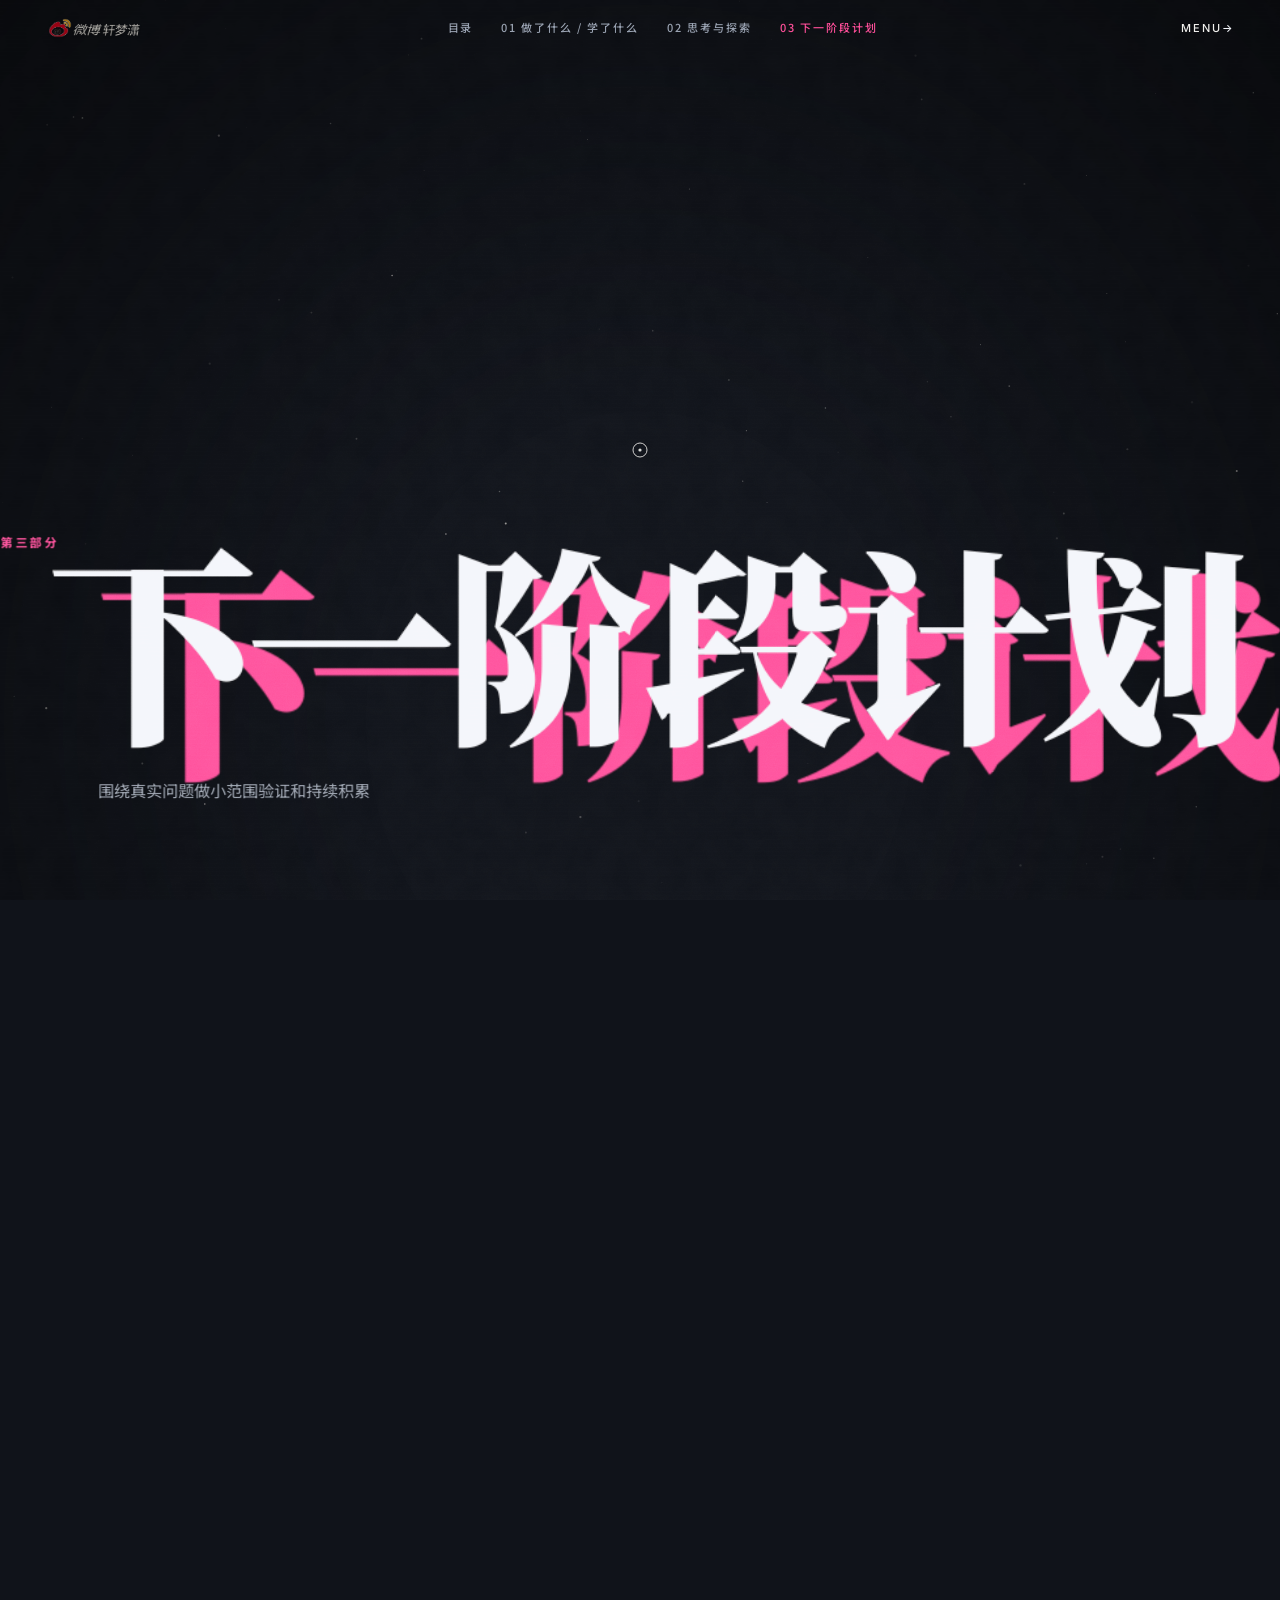
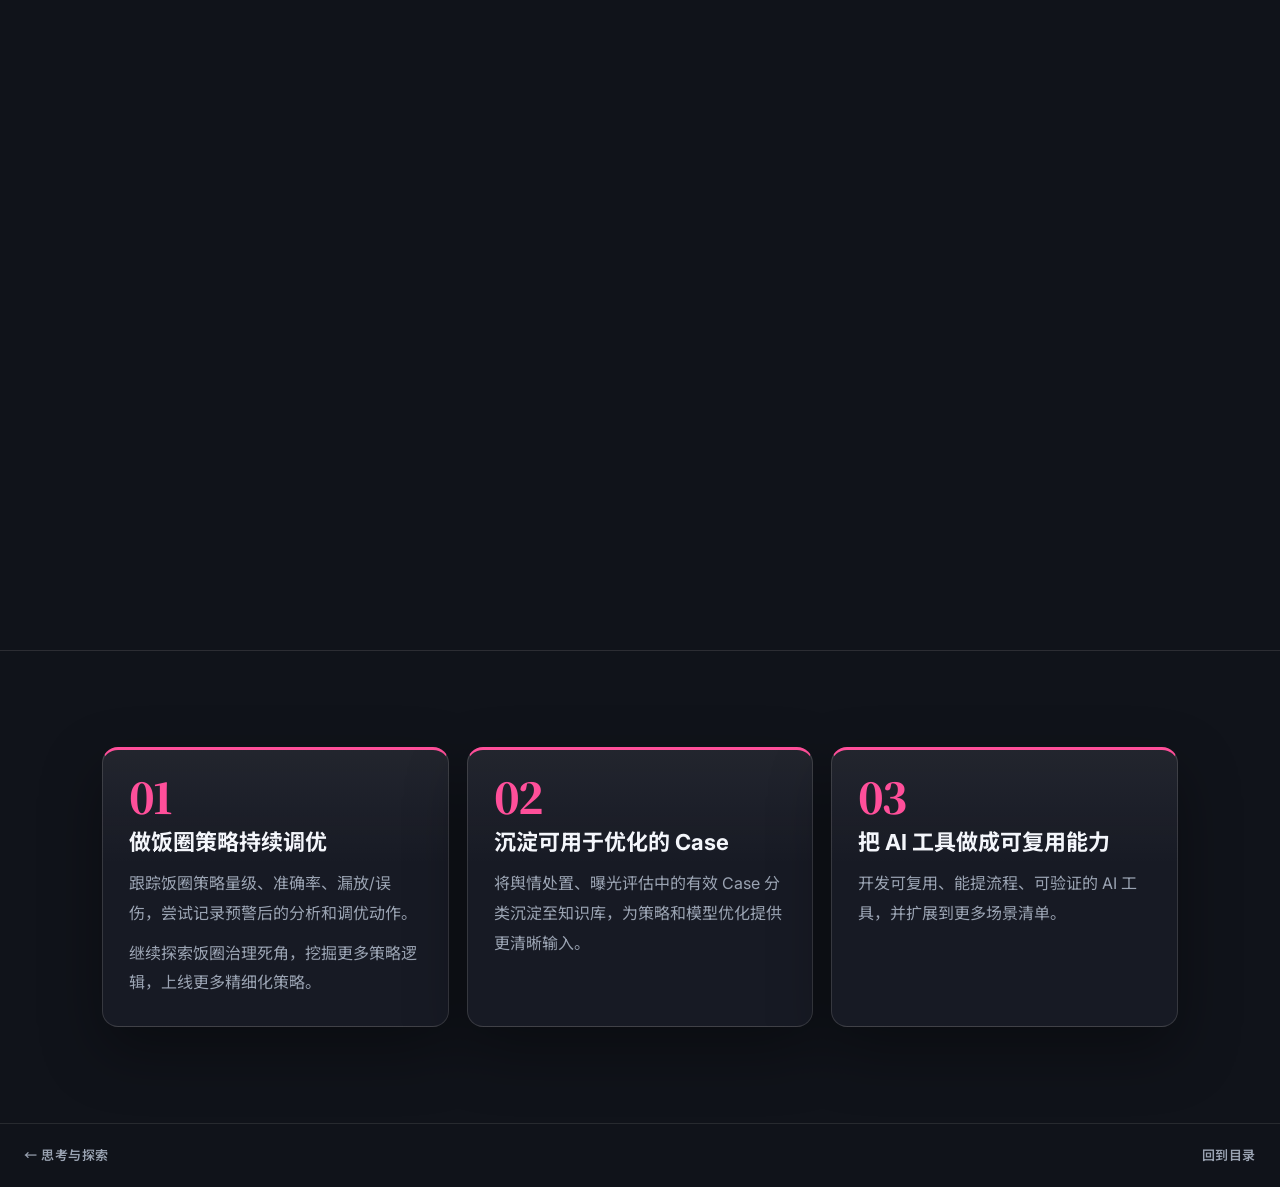
==== commit 675b7f76: "删掉各页说明性小字，准确率数据只在大模型页签显示。 Co-authored-by: Cursor <cursoragent@cursor.com>" ====
--- a/site/plan.html
+++ b/site/plan.html
@@ -57,7 +57,6 @@
             <p>跟踪饭圈策略量级、准确率、漏放/误伤，尝试记录预警后的分析和调优动作。</p>
             <p>继续探索饭圈治理死角，挖掘更多策略逻辑，上线更多精细化策略。</p>
           </div>
-          <a class="hint-click" href="think.html#ai">关联：策略准确率自动化巡检助手 →</a>
         </article>
         <article class="card plan-card">
           <div>
@@ -65,7 +64,6 @@
             <h3>沉淀可用于优化的 Case</h3>
             <p>将舆情处置、曝光评估中的有效 Case 分类沉淀至知识库，为策略和模型优化提供更清晰输入。</p>
           </div>
-          <a class="hint-click" href="work.html#学了什么">关联：业务链路与 Case 输入 →</a>
         </article>
         <article class="card plan-card">
           <div>
@@ -73,7 +71,6 @@
             <h3>把 AI 工具做成可复用能力</h3>
             <p>开发可复用、能提流程、可验证的 AI 工具，并扩展到更多场景清单。</p>
           </div>
-          <a class="hint-click" href="think.html#ai">关联：AI 探索两项落地 →</a>
         </article>
       </div>
     </section>
@@ -84,6 +81,6 @@
     <a href="index.html">回到目录</a>
   </footer>
   <script src="js/fx.js"></script>
-  <script src="js/main.js?v=n22"></script>
+  <script src="js/main.js?v=n23"></script>
 </body>
 </html>
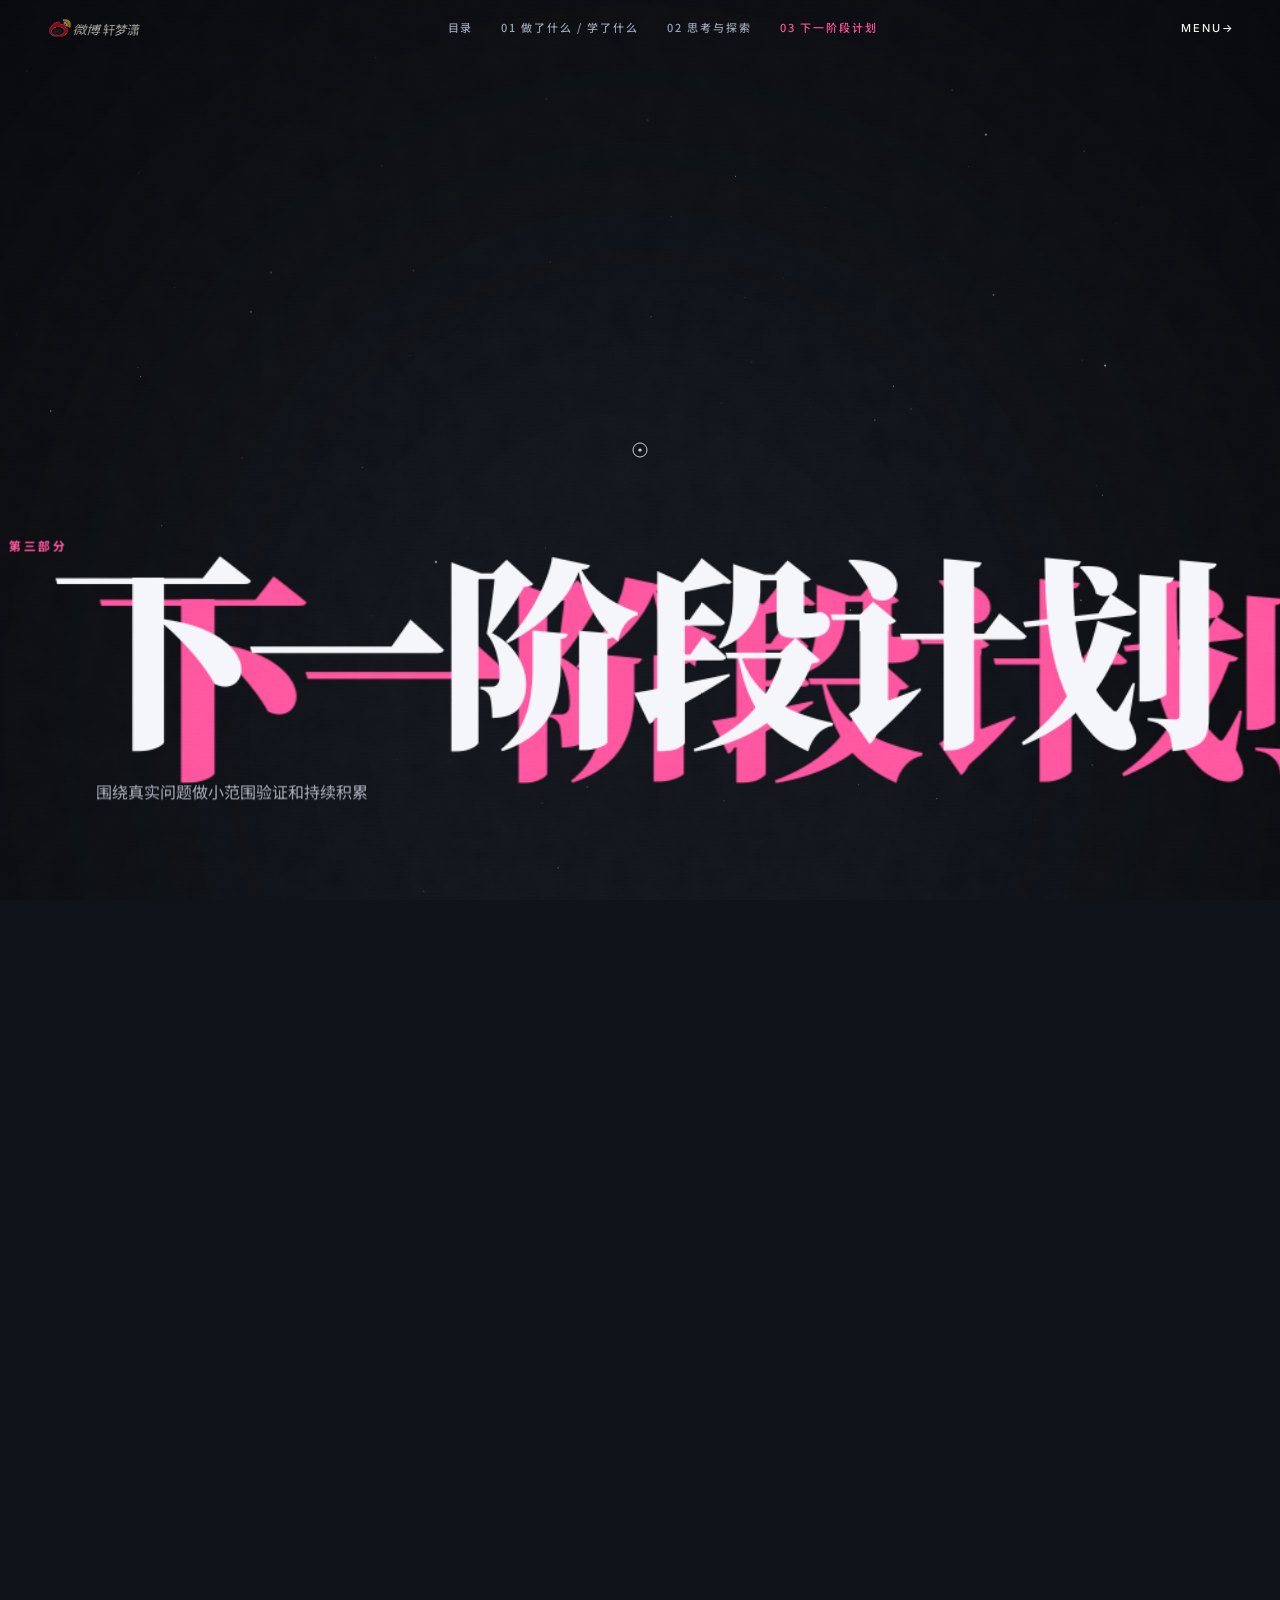
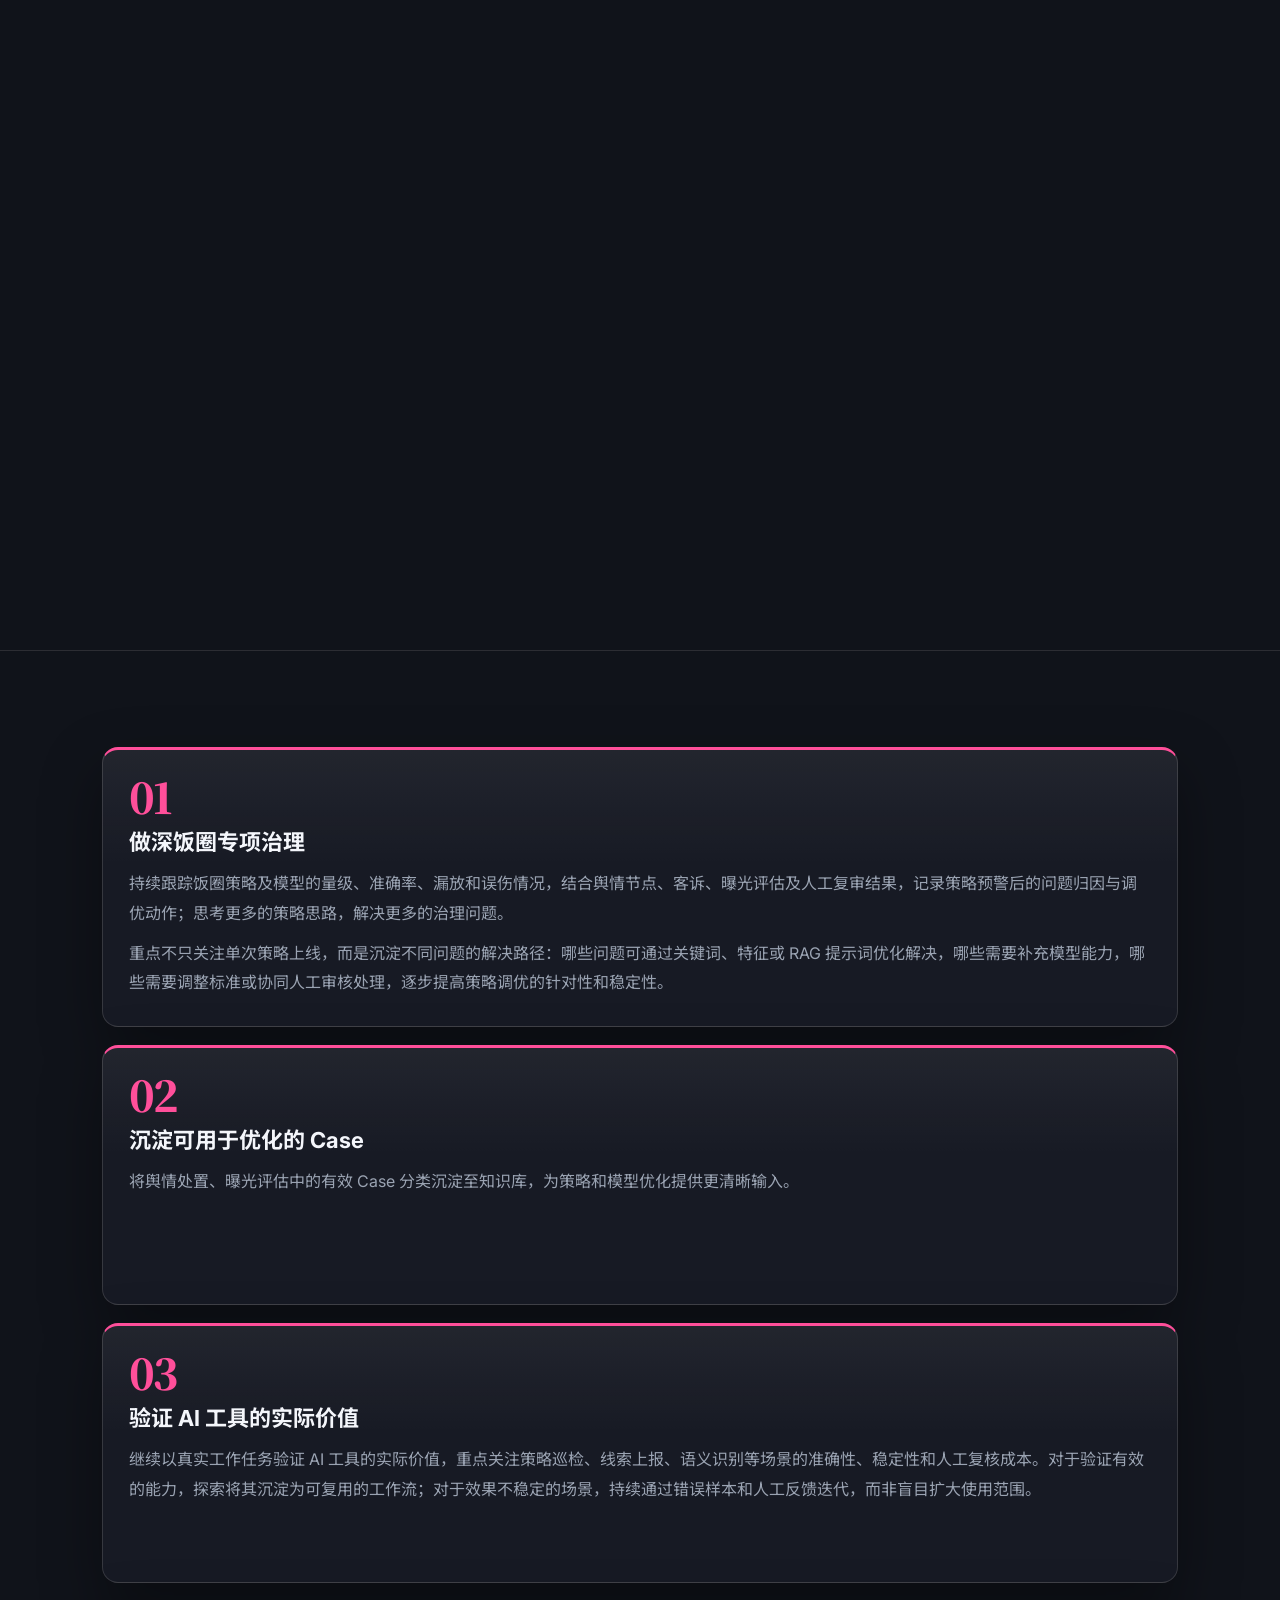
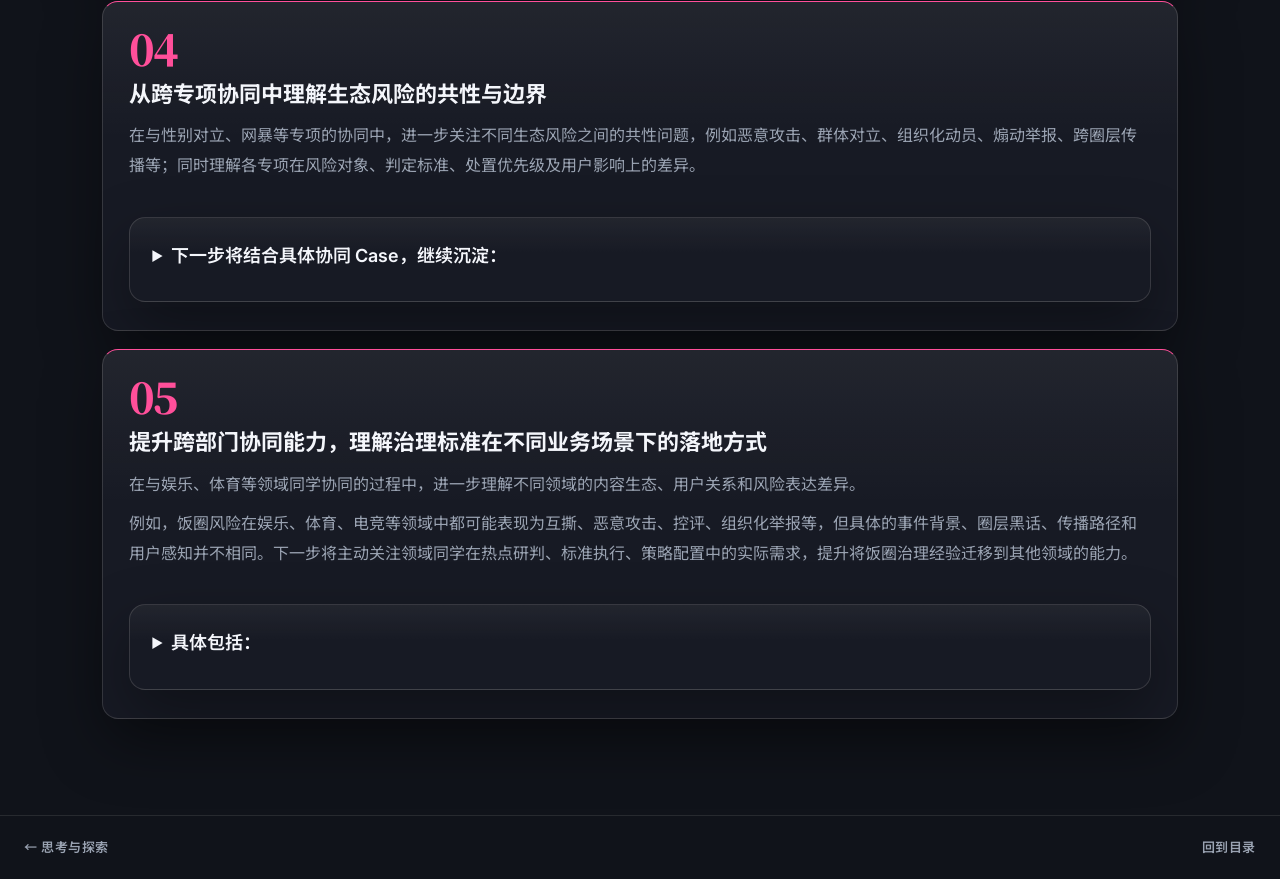
==== commit bc99db19: "改写 AI 探索的标题和价值说明，并把下一阶段计划扩成五块。 Co-authored-by: Cursor <cursoragent@cursor.com>" ====
--- a/site/plan.html
+++ b/site/plan.html
@@ -49,13 +49,13 @@
     </div>
 
     <section class="section">
-      <div class="grid-3">
+      <div class="grid-3" style="grid-template-columns:1fr;">
         <article class="card plan-card">
           <div>
             <div class="idx">01</div>
-            <h3>做饭圈策略持续调优</h3>
-            <p>跟踪饭圈策略量级、准确率、漏放/误伤，尝试记录预警后的分析和调优动作。</p>
-            <p>继续探索饭圈治理死角，挖掘更多策略逻辑，上线更多精细化策略。</p>
+            <h3>做深饭圈专项治理</h3>
+            <p>持续跟踪饭圈策略及模型的量级、准确率、漏放和误伤情况，结合舆情节点、客诉、曝光评估及人工复审结果，记录策略预警后的问题归因与调优动作；思考更多的策略思路，解决更多的治理问题。</p>
+            <p>重点不只关注单次策略上线，而是沉淀不同问题的解决路径：哪些问题可通过关键词、特征或 RAG 提示词优化解决，哪些需要补充模型能力，哪些需要调整标准或协同人工审核处理，逐步提高策略调优的针对性和稳定性。</p>
           </div>
         </article>
         <article class="card plan-card">
@@ -68,8 +68,36 @@
         <article class="card plan-card">
           <div>
             <div class="idx">03</div>
-            <h3>把 AI 工具做成可复用能力</h3>
-            <p>开发可复用、能提流程、可验证的 AI 工具，并扩展到更多场景清单。</p>
+            <h3>验证 AI 工具的实际价值</h3>
+            <p>继续以真实工作任务验证 AI 工具的实际价值，重点关注策略巡检、线索上报、语义识别等场景的准确性、稳定性和人工复核成本。对于验证有效的能力，探索将其沉淀为可复用的工作流；对于效果不稳定的场景，持续通过错误样本和人工反馈迭代，而非盲目扩大使用范围。</p>
+          </div>
+        </article>
+        <article class="card plan-card">
+          <div>
+            <div class="idx">04</div>
+            <h3>从跨专项协同中理解生态风险的共性与边界</h3>
+            <p>在与性别对立、网暴等专项的协同中，进一步关注不同生态风险之间的共性问题，例如恶意攻击、群体对立、组织化动员、煽动举报、跨圈层传播等；同时理解各专项在风险对象、判定标准、处置优先级及用户影响上的差异。</p>
+            <details class="fold">
+              <summary>下一步将结合具体协同 Case，继续沉淀：</summary>
+              <p><b>共性风险识别维度：</b>攻击性、组织性、扩散性、现实外溢风险等；</p>
+              <p><b>专项边界与转交机制：</b>明确哪些内容由饭圈专项主跟、哪些需要联动性别对立或网暴专项研判；</p>
+              <p><b>协同处置经验：</b>在热点事件中及时同步风险背景、处置进展和策略覆盖情况，减少信息断层。</p>
+              <p>目标是从“处理本专项问题”，逐步提升到“理解生态风险之间的关联，并支持协同处置”。</p>
+            </details>
+          </div>
+        </article>
+        <article class="card plan-card">
+          <div>
+            <div class="idx">05</div>
+            <h3>提升跨部门协同能力，理解治理标准在不同业务场景下的落地方式</h3>
+            <p>在与娱乐、体育等领域同学协同的过程中，进一步理解不同领域的内容生态、用户关系和风险表达差异。</p>
+            <p>例如，饭圈风险在娱乐、体育、电竞等领域中都可能表现为互撕、恶意攻击、控评、组织化举报等，但具体的事件背景、圈层黑话、传播路径和用户感知并不相同。下一步将主动关注领域同学在热点研判、标准执行、策略配置中的实际需求，提升将饭圈治理经验迁移到其他领域的能力。</p>
+            <details class="fold">
+              <summary>具体包括：</summary>
+              <p>在跨领域热点中，补充对事件背景、用户关系和风险演化的理解；</p>
+              <p>关注同类治理规则在不同领域的适用性，识别需要差异化处理的场景；</p>
+              <p>以清晰的 Case、风险判断依据和策略建议支持协同，提升沟通效率。</p>
+            </details>
           </div>
         </article>
       </div>
